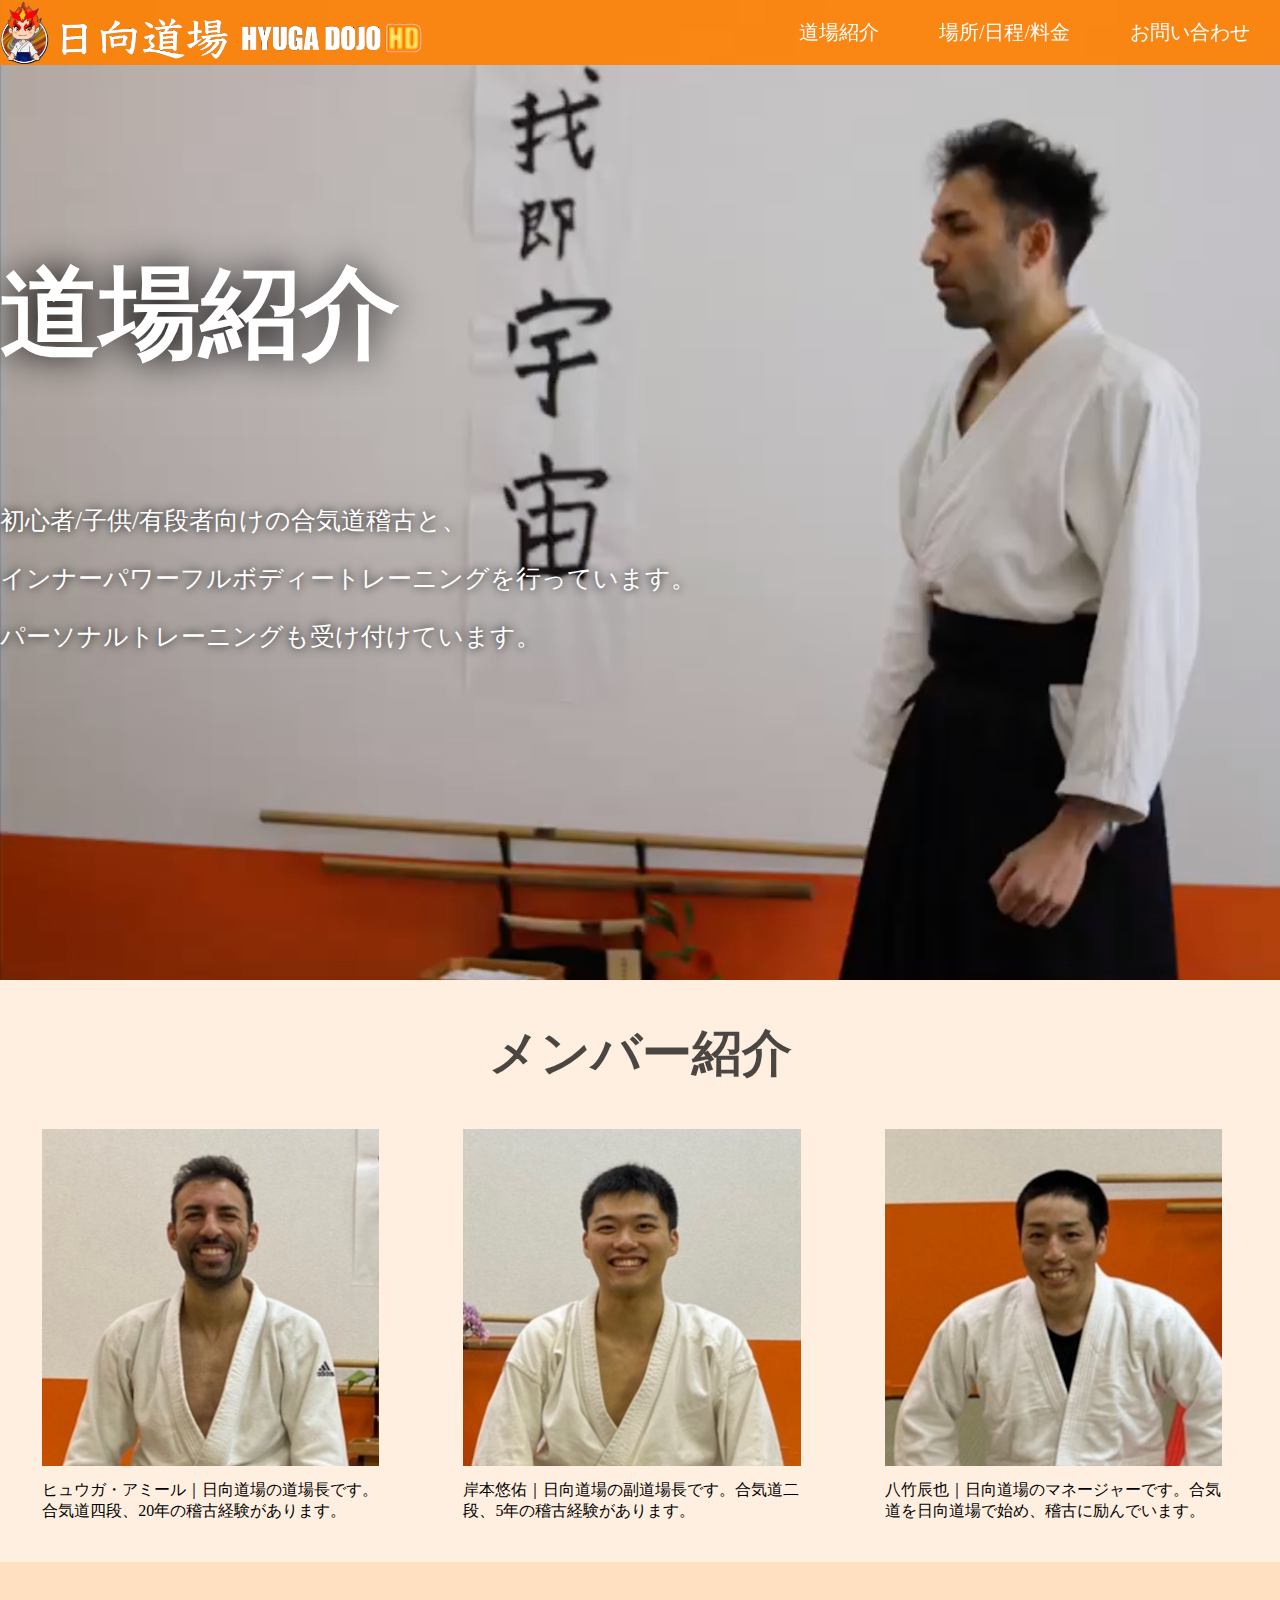
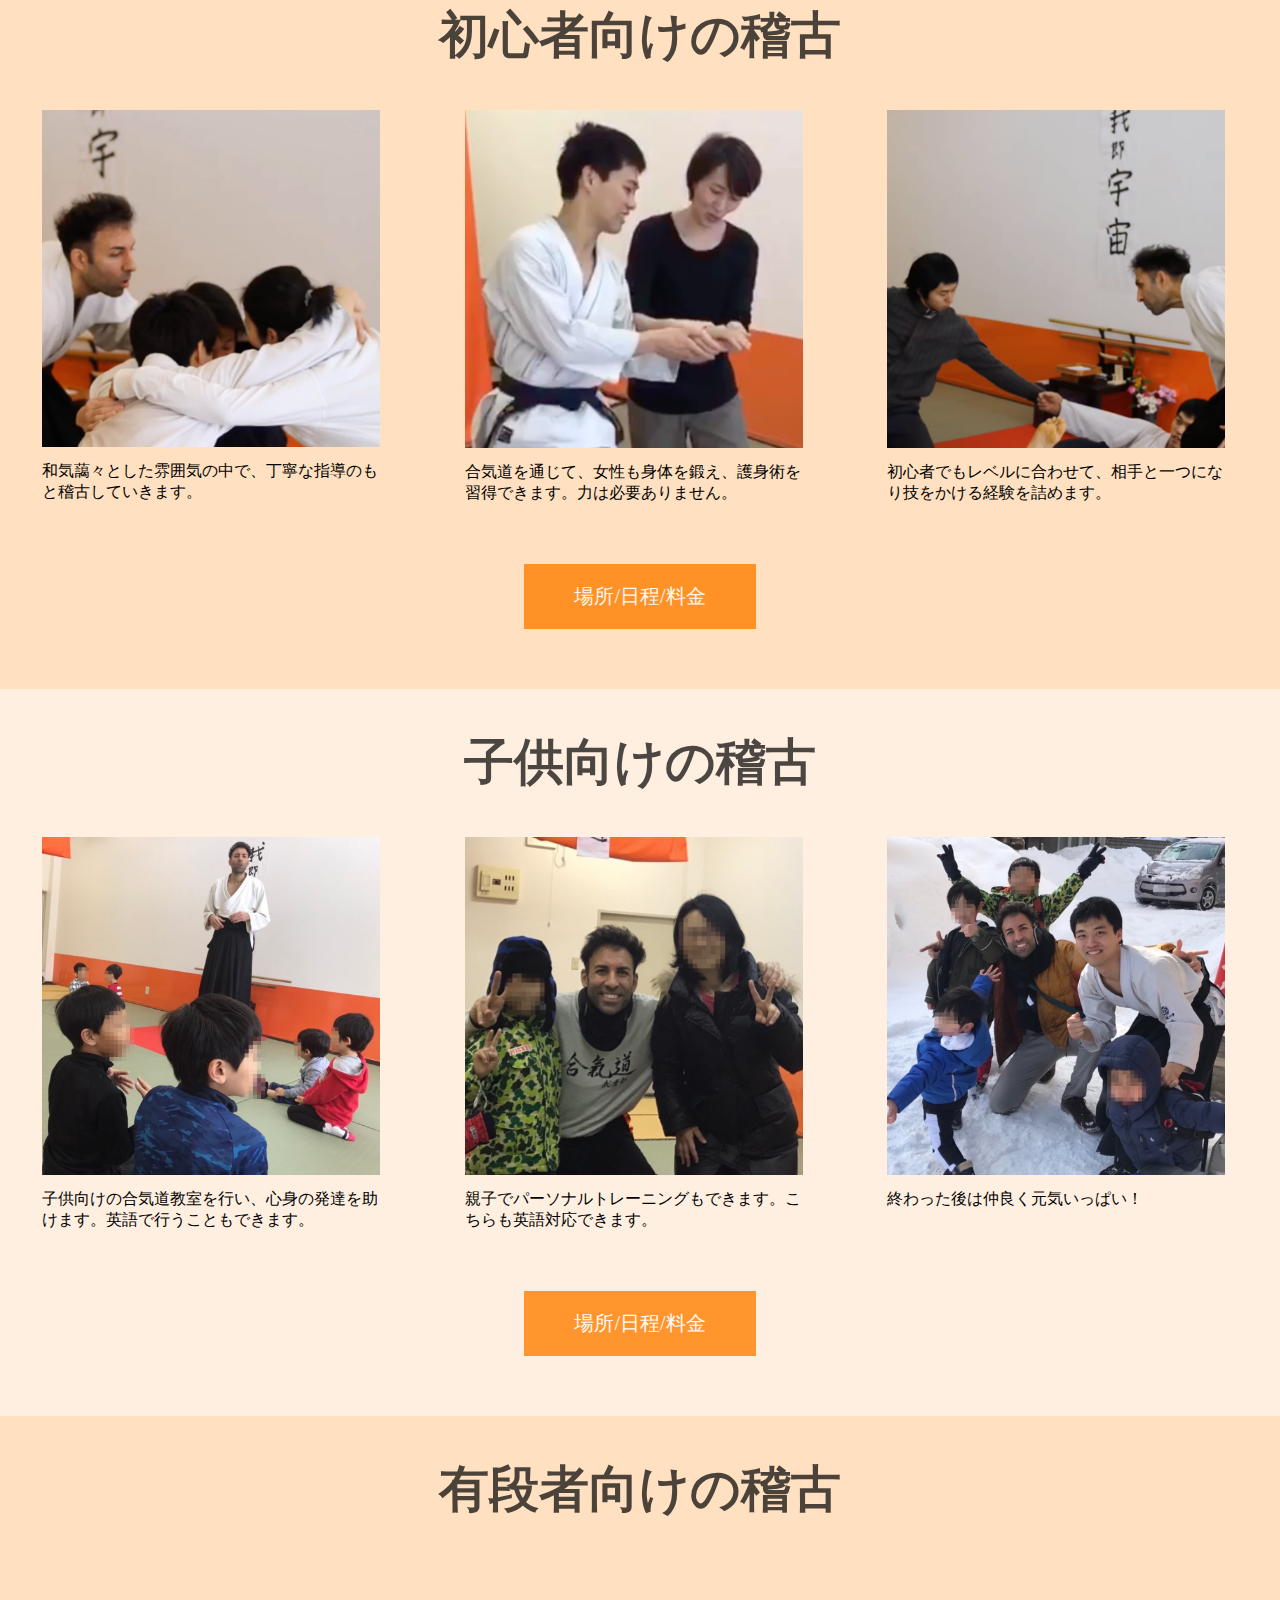
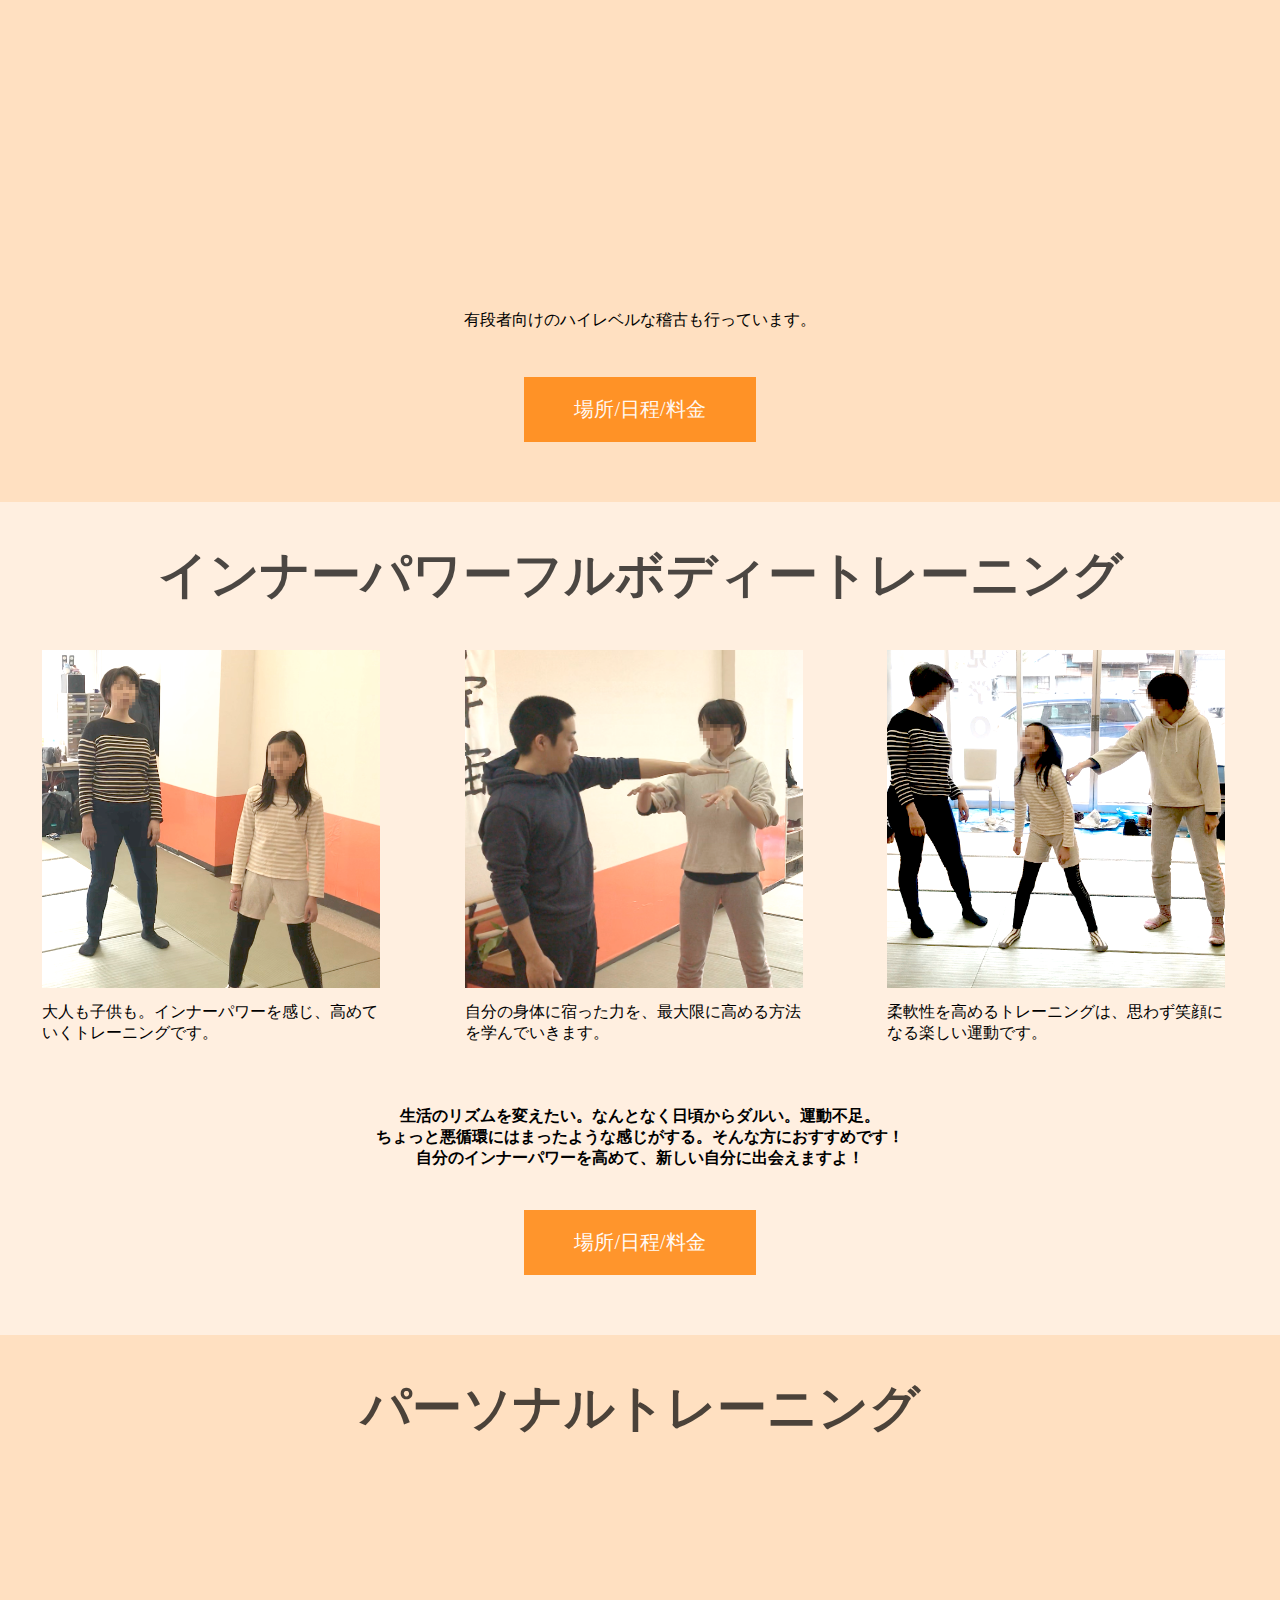
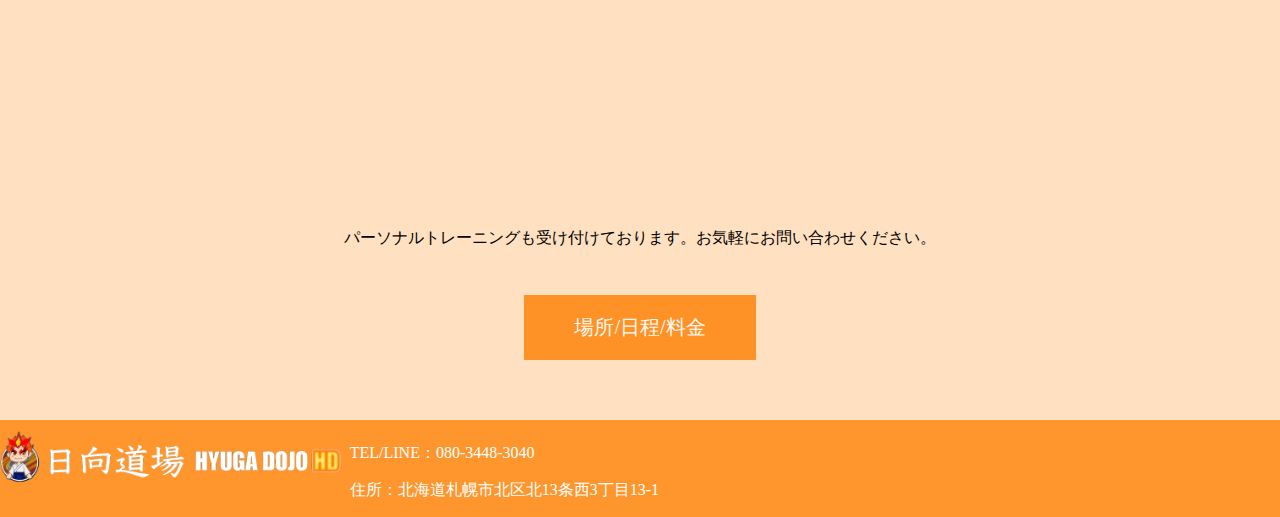
==== 01.html @ 8fed3b51 "add googleanalytics to 01.html" ====
<!DOCTYPE html>
<html>
  <head>
    <!-- Global site tag (gtag.js) - Google Analytics -->
<script async src="https://www.googletagmanager.com/gtag/js?id=UA-161159551-1"></script>
<script>
  window.dataLayer = window.dataLayer || [];
  function gtag(){dataLayer.push(arguments);}
  gtag('js', new Date());

  gtag('config', 'UA-161159551-1');
</script>
    <meta charset="utf-8">
    <title>日向道場　|　道場紹介</title>
    <link rel="stylesheet" href="stylesheet.css">
  </head>
  <body>
    <header>
      <div class="container">
        <div class="header-left">
          <a href="index.html"><img src="img/hedtrans.png"></a>
        </div>
        <div class="header-right">
          <a href="03.html" class="btn">
            お問い合わせ
          </a>
          <a href="02.html" class="btn">
            場所/日程/料金
          </a>
          <a href="01.html" class="btn">
            道場紹介
          </a>
        </div>
      </div>
    </header>
    <div class="top-wrapper-about">
      <div class="container">
        <div class="copy-wrapper">
          <h1>道場紹介</h1>
        </div>
        <div class="contents-wrapper">
          <p>初心者/子供/有段者向けの合気道稽古と、</p>
          <p>インナーパワーフルボディートレーニングを行っています。</p>
          <p>パーソナルトレーニングも受け付けています。</p>
        </div>
      </div>
    </div>
    <div class="medium-wrapper">
      <div class="container">
        <div class="heading">
          <h2>メンバー紹介</h2>
        </div>
        <div class="collabos">
          <div class="collabo">
            <div class="collaboicon">
              <img src="img/amir.png">
            </div>
            <p class=collabotext>
              ヒュウガ・アミール｜日向道場の道場長です。合気道四段、20年の稽古経験があります。
            </p>
          </div>
          <div class="collabo">
            <div class="collaboicon">
              <img src="img/yusuke.png">
            </div>
            <p class=collabotext>
              岸本悠佑｜日向道場の副道場長です。合気道二段、5年の稽古経験があります。
            </p>
          </div>
          <div class="collabo">
            <div class="collaboicon">
              <img src="img/tatsu.png">
            </div>
            <p class=collabotext>
              八竹辰也｜日向道場のマネージャーです。合気道を日向道場で始め、稽古に励んでいます。
            </p>
          </div>
      　</div>
      </div>

    </div>
    <div class="bottom-wrapper">
      <div class="container">
        <div class="heading">
          <h2>初心者向けの稽古</h2>
        </div>
        <div class="collabos">
          <div class="collabo">
            <div class="collaboicon">
              <img src="img/aikipeople.png">
            </div>
            <p class=collabotext>
              和気藹々とした雰囲気の中で、丁寧な指導のもと稽古していきます。
            </p>
          </div>
          <div class="collabo">
            <div class="collaboicon">
              <img src="img/josei.png">
            </div>
            <p class=collabotext>
              合気道を通じて、女性も身体を鍛え、護身術を習得できます。力は必要ありません。
            </p>
          </div>
          <div class="collabo">
            <div class="collaboicon">
              <img src="img/syoshin.png">
            </div>
            <p class=collabotext>
              初心者でもレベルに合わせて、相手と一つになり技をかける経験を詰めます。
            </p>
          </div>
        </div>
      </div>
      <div class="linkbtn-wrapper">
        <a href="02.html" class="linkbtn-iri">場所/日程/料金</a>
      </div>
    </div>
    <div class="medium-wrapper">
      <div class="container">
        <div class="heading">
          <h2>子供向けの稽古</h2>
        </div>
        <div class="collabos">
          <div class="collabo">
            <div class="collaboicon">
              <img src="img/kodomomoz4.jpg">
            </div>
            <p class=collabotext>
              子供向けの合気道教室を行い、心身の発達を助けます。英語で行うこともできます。
            </p>
          </div>
          <div class="collabo">
            <div class="collaboicon">
              <img src="img/oyako2.jpg">
            </div>
            <p class=collabotext>
              親子でパーソナルトレーニングもできます。こちらも英語対応できます。
            </p>
          </div>
          <div class="collabo">
            <div class="collaboicon">
              <img src="img/kodomoyuki3.jpg">
            </div>
            <p class=collabotext>
              終わった後は仲良く元気いっぱい！
            </p>
          </div>
        </div>
      </div>
      <div class="linkbtn-wrapper">
        <a href="02.html" class="linkbtn-iri">場所/日程/料金</a>
      </div>
    </div>
    <div class="bottom-wrapper">
      <div class="container">
        <div class="heading">
          <h2>有段者向けの稽古</h2>
        </div>
        <div class="movies">
          
<iframe width="560" height="315" src="https://www.youtube.com/embed/kz1zVZ145Gg" frameborder="0" allow="accelerometer; autoplay; encrypted-media; gyroscope; picture-in-picture" allowfullscreen></iframe>

          <p>有段者向けのハイレベルな稽古も行っています。</p>
        </div>
        <div class="linkbtn-wrapper">
          <a href="02.html" class="linkbtn-iri">場所/日程/料金</a>
        </div>
      </div>
    <div class="medium-wrapper">
        <div class="container">
          <div class="heading">
            <h2>インナーパワーフルボディートレーニング</h2>
          </div>
          <div class="collabos">
            <div class="collabo">
              <div class="collaboicon">
                <img src="img/inner1moz.png">
              </div>
              <p class=collabotext>
                大人も子供も。インナーパワーを感じ、高めていくトレーニングです。
              </p>
            </div>
            <div class="collabo">
              <div class="collaboicon">
                <img src="img/inner2moz.png">
              </div>
              <p class=collabotext>
                自分の身体に宿った力を、最大限に高める方法を学んでいきます。
              </p>
            </div>
            <div class="collabo">
              <div class="collaboicon">
                <img src="img/inner3moz.png">
              </div>
              <p class=collabotext>
                柔軟性を高めるトレーニングは、思わず笑顔になる楽しい運動です。
              </p>
            </div>
          </div>
          <div class="innerbody">
            <h4>生活のリズムを変えたい。なんとなく日頃からダルい。運動不足。<br>
              ちょっと悪循環にはまったような感じがする。そんな方におすすめです！<br>
              自分のインナーパワーを高めて、新しい自分に出会えますよ！
            　</h4>
          </div>
        </div>
        <div class="linkbtn-wrapper">
          <a href="02.html" class="linkbtn-iri">場所/日程/料金</a>
        </div>
    </div>  
    <div class="bottom-wrapper">
      <div class="container">
        <div class="heading">
          <h2>パーソナルトレーニング</h2>
        </div>
        <div class="movies">
          <iframe width="560" height="315" src="https://www.youtube.com/embed/IsKzjk2KPCE" frameborder="0" allow="accelerometer; autoplay; encrypted-media; gyroscope; picture-in-picture" allowfullscreen></iframe>
          <p>パーソナルトレーニングも受け付けております。お気軽にお問い合わせください。</p>
        </div>
      </div>
      <div class="linkbtn-wrapper">
        <a href="02.html" class="linkbtn-iri">場所/日程/料金</a>
      </div>
    </div>
    <div class="bottom-wrapper">
      <div class = "cleaning">
        <a href=""></a>
      </div>

    </div>
    <footer>
      <div class="container">
        <div class="footer-img">
         <img src="img/hedtrans.png">
        </div>
        <div class = "footer-right">
          <p>TEL/LINE：080-3448-3040</p>
          <p>住所：北海道札幌市北区北13条西3丁目13-1</p>
        </div>
      </div>
    </footer>
  </body>
</html>
---- stylesheet.css ----
body {
  margin: 0;
}

@media(max-width:1000px){
  .btn{
    padding: 15px 40px;
  }
}


header {
  height: 65px;
  width: 100%;
  background-color: rgba(255, 127, 0, 0.9);
  position: fixed;
  top: 0;
  z-index: 10;
}

.container {
    width: 100%;
    padding: 0;
    margin: 0 auto;
}

.header-left img {
  float: left;
  width: auto;
  height: 65px;
  transition: all 0.2s;
}

.header-left img:hover {
  height: 68px;
}

.btn {
  float: right;
  padding: 15px 30px;
  display: inline-block;
  font-size: 20px;
  text-decoration: none;
  color: white;
  transition: all 0.3s;
  line-height: 35px;
}

.btn:hover {
  background-color: #ff9e3d;
}


.top-wrapper {
  background-image: url(img/IMG_4933.JPG);
  background-size: cover;
  width: 100%;
  height:700px;
  padding: 180px 0 100px 0;
}

.copy-wrapper h1 {
  color: white;
  text-shadow: 0 0 35px black;
  font-size: 100px;
  font-family: "YuMincho";
}

.contents-wrapper {
  padding-top: 30px;
}

.contents-wrapper p {
  color: white;
  text-shadow: 0 0 10px black;
  font-size: 25px;
  font-family: "YuMincho";
}

.medium-wrapper {
  background-color: #ffefe0;
}

.heading h2 {
  font-size: 50px;
  font-family: "YuMincho";
  text-align: center;
  color: black;
  opacity: 0.7;
  margin-top: 0;
  padding-top: 40px;
}

.collabos {
  display: flex;
}

.collabo {
  width: 33%;
  padding-bottom: 40px;
}

.collaboicon img {
  width: 80%;
  padding-bottom: 10px;
}

.collaboicon {
  text-align: center;
}

.collabo p {
  color: black;
  font-family: "YuMincho";
  text-align: left;
  font-size: 16px;
  width: 80%;
  margin: 0 auto;
}

.bottom-wrapper {
  background-color: #ffe0c1;
  padding-bottom: 0;
}

.linkbtn-col{
  padding: 15px 60px;
  display: inline-block;
  font-size: 20px;
  text-decoration: none;
  color: white;
  background-color: #ff7f00;
  transition: all 0.3s;
  line-height: 35px;
  margin: 20px 0 100px 0;
  opacity: 0.8;
}

.linkbtn-iri{
  padding: 15px 50px;
  display: inline-block;
  font-size: 20px;
  text-decoration: none;
  color: white;
  background-color: #ff7f00;
  transition: all 0.3s;
  line-height: 35px;
  margin: 0px 0 100px 0;
  opacity: 0.8;
  margin: 20px 0 60px 0;
}

.linkbtn-iri:hover {
  opacity: 1.0;
}

.linkbtn-col:hover {
  opacity: 1.0;
}

.linkbtn-wrapper {
  text-align: center;
}

.col {
  margin :0 0 100px 0;
}

.heading p {
  color: black;
  font-family: "YuMincho";
  text-align: center;
  font-size: 20px;
  margin: 0 auto;
}

footer {
  background-color: #ff962d;
  font-family: "YuMincho";
  font-size: 18px;
  width: 100%;
}

.footer-img img {
  height: 55px;
  width: auto;
  padding: 10px 0;
}

.footer-img {
  display: inline-block;
}

.top-wrapper-about {
  background-image: url(img/back.png);
  background-size: cover;
  width: 100%;
  height:700px;
  padding: 180px 0 100px 0;
}

.heading h3 {
  color: #38546c;
  font-family: "YuMincho";
  text-align: center;
  font-size: 20px;
  margin: 0 auto 50px auto;
}

.collabo h3 {
  color: #38546c;
  font-family: "YuMincho";
  text-align: center;
  font-size: 20px;
  margin: 0 auto 10px auto;
}

.top-wrapper-collabo {
  background-image: url(img/dojotatami.jpg);
  background-size: cover;
  width: 100%;
  height:700px;
  padding: 180px 0 100px 0;
}

.google-form-01 {
  margin: 100px;
}

.movies {
  padding: 10px 0;
  text-align: center;
}

.footer-right {
  font-size: 16px;
  margin: 0;
  padding: 0;
  display: inline-block;
  color: white;
}

.heading h3 {
  font-size: 50px;
  font-family: "YuMincho";
  text-align: center;
  color: black;
  opacity: 0.7;
  margin-top: 0;
}

.transparent {
  opacity: 1.0;
}

.map img {
  width: 500px;
  height: auto;
}

.map {
  text-align: center;
}

.accessabout h3 {
  text-align: center;
  margin: 0;
  
}

.accessabout {
  margin-top: 10px;
  padding-bottom: 60px;
}

.innerbody {
  text-align: center;
}
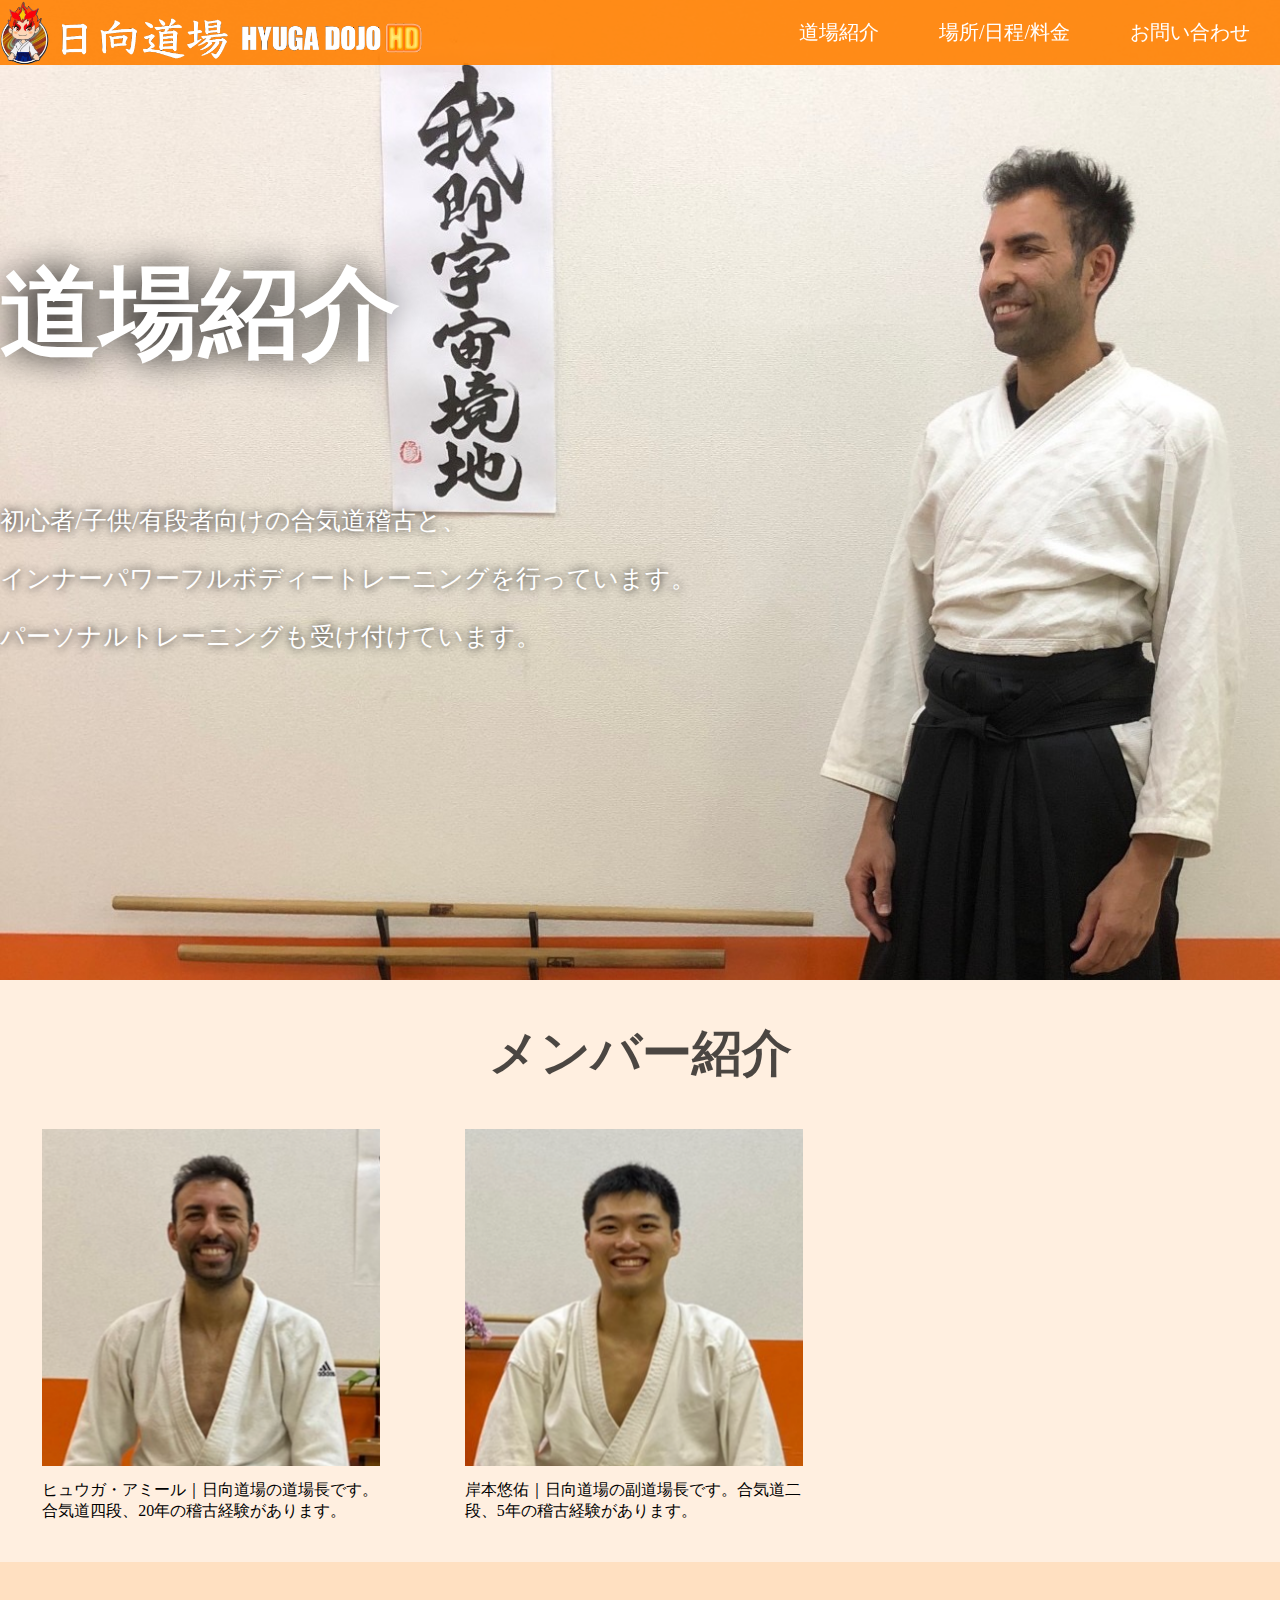
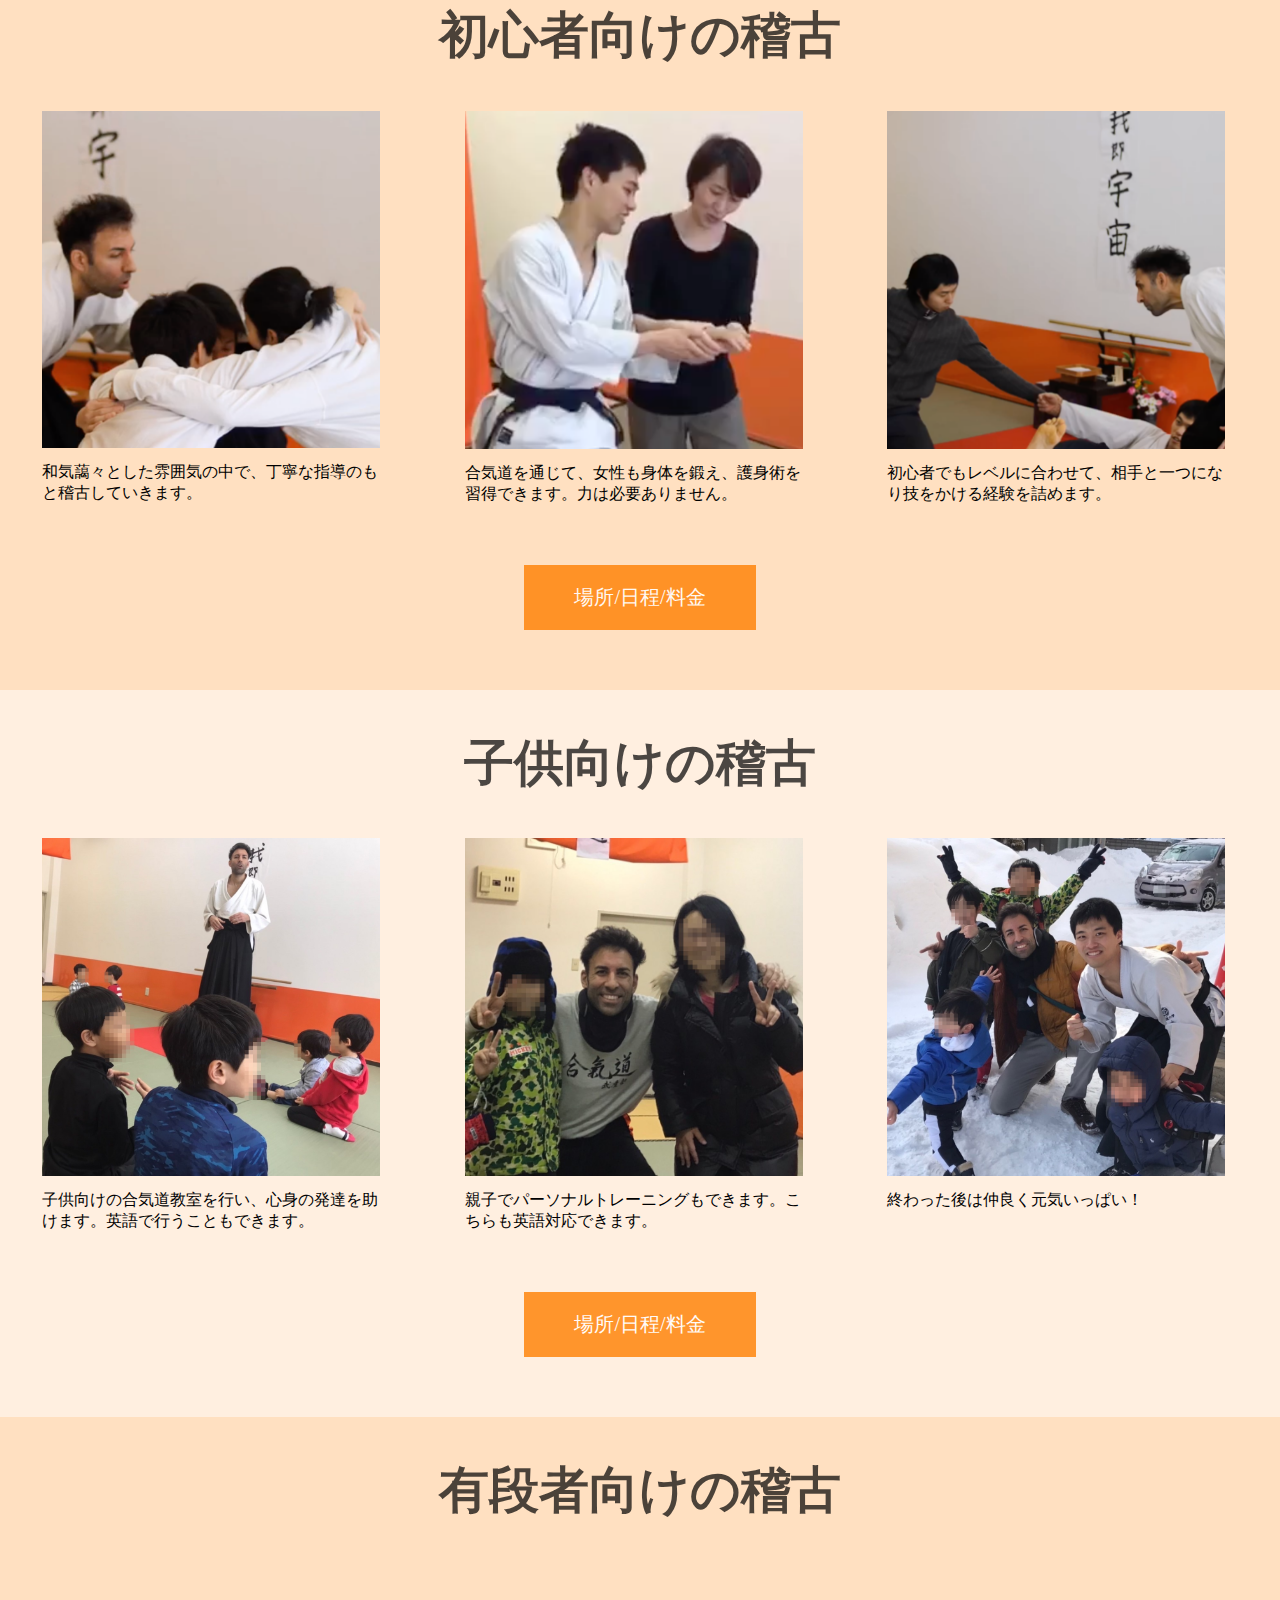
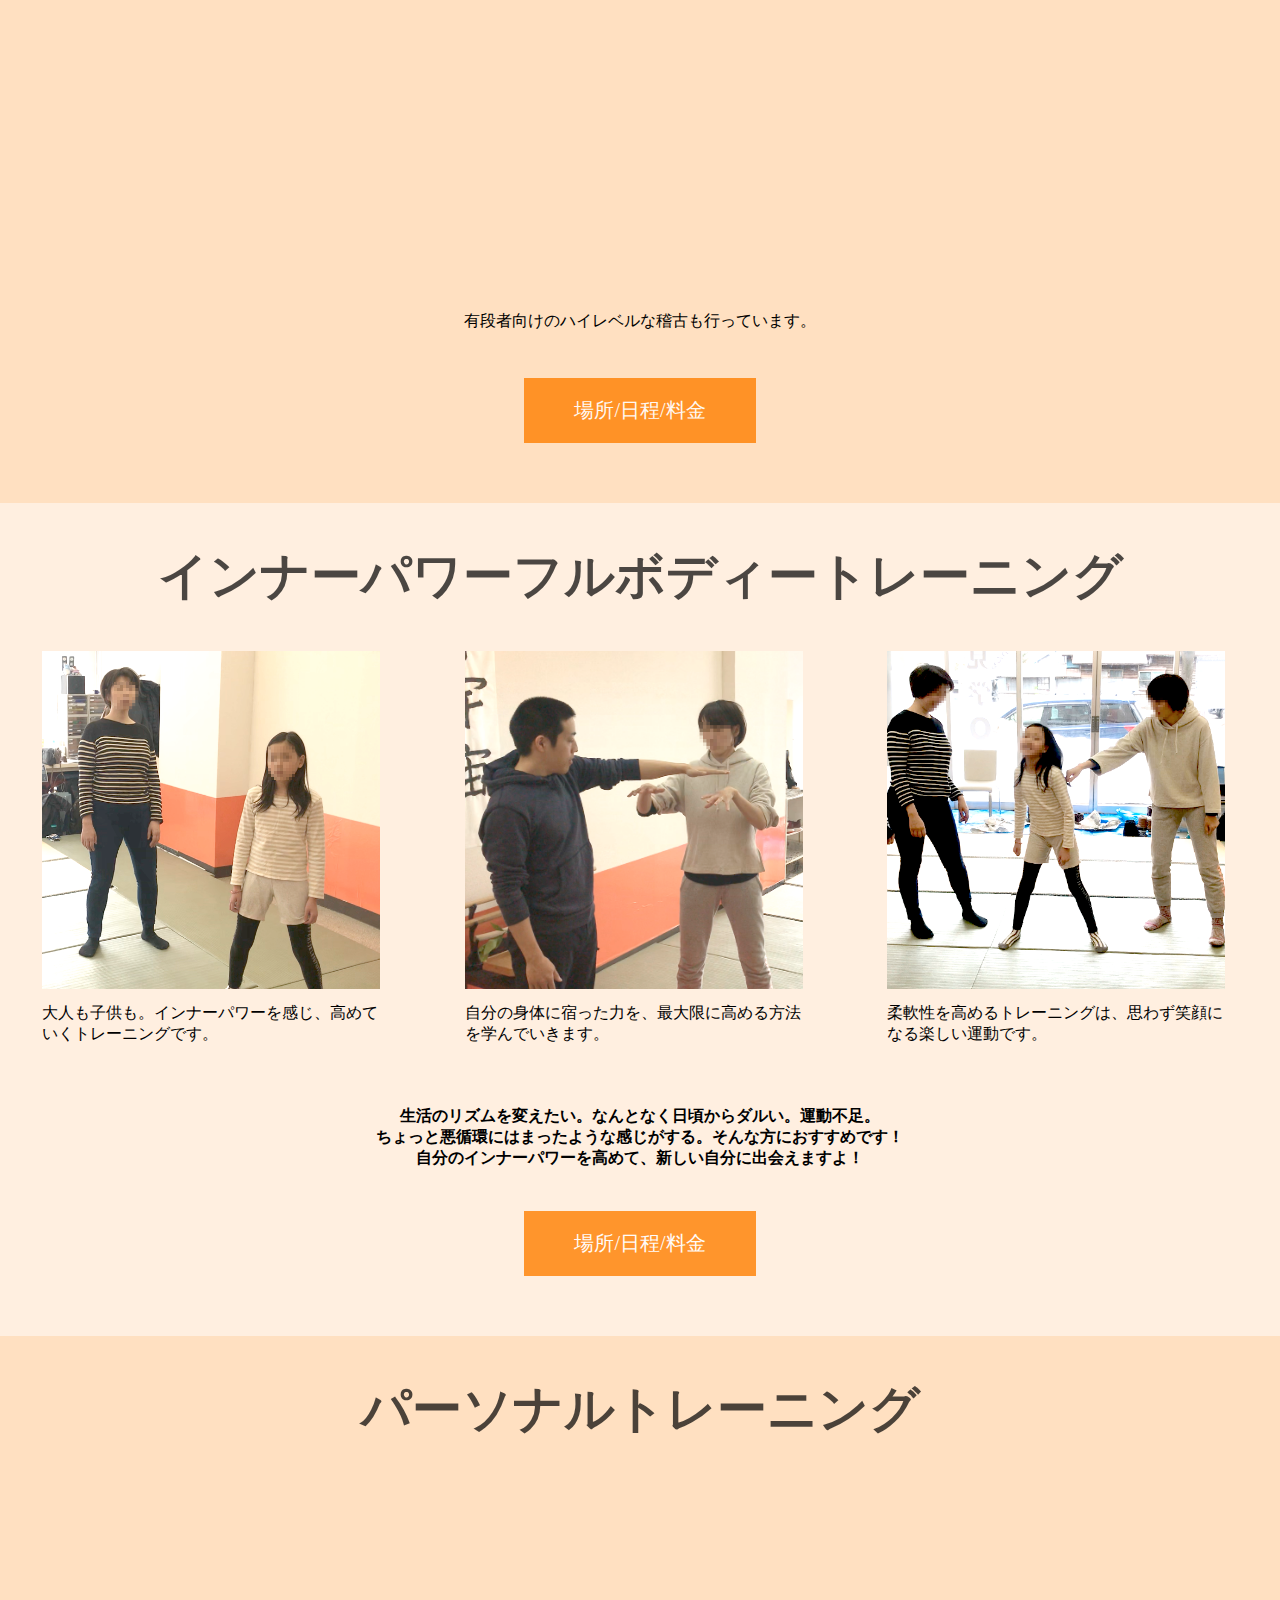
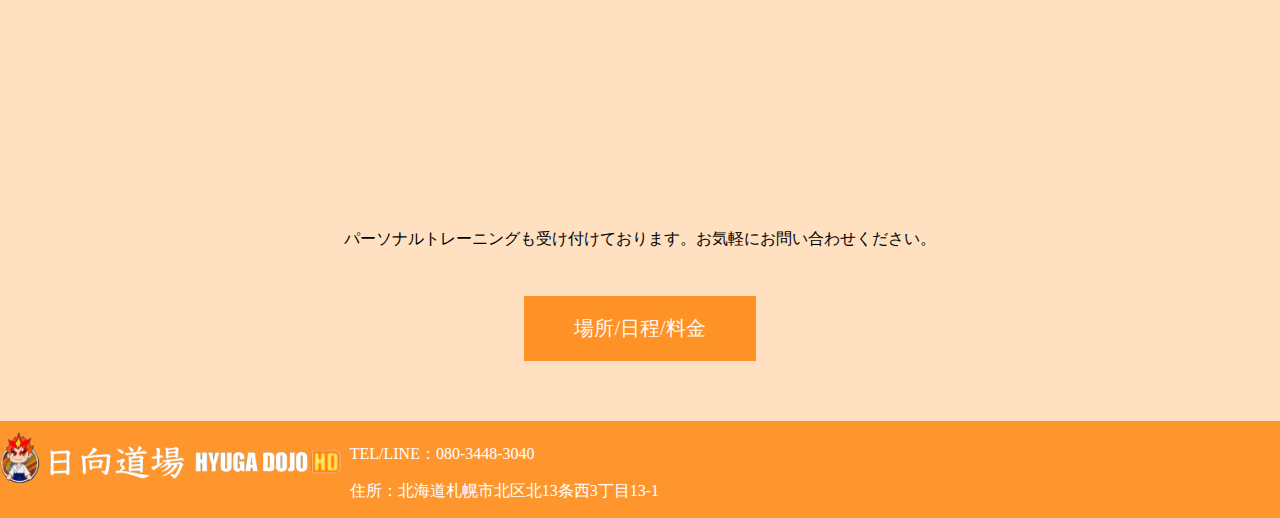
==== commit c35a7483: "mocha" ====
--- a/01.html
+++ b/01.html
@@ -67,14 +67,7 @@
               岸本悠佑｜日向道場の副道場長です。合気道二段、5年の稽古経験があります。
             </p>
           </div>
-          <div class="collabo">
-            <div class="collaboicon">
-              <img src="img/tatsu.png">
-            </div>
-            <p class=collabotext>
-              八竹辰也｜日向道場のマネージャーです。合気道を日向道場で始め、稽古に励んでいます。
-            </p>
-          </div>
+
       　</div>
       </div>
 
--- a/stylesheet.css
+++ b/stylesheet.css
@@ -192,7 +192,7 @@
 }
 
 .top-wrapper-about {
-  background-image: url(img/back.png);
+  background-image: url(img/kakejiku.jpg);
   background-size: cover;
   width: 100%;
   height:700px;
@@ -276,3 +276,15 @@
 .innerbody {
   text-align: center;
 }
+
+.top-wrapper-jap {
+  background-image: url(img/school1.jpg);
+  background-size: cover;
+  width: 100%;
+  height:700px;
+  padding: 180px 0 100px 0;
+}
+
+.mocha{
+  
+}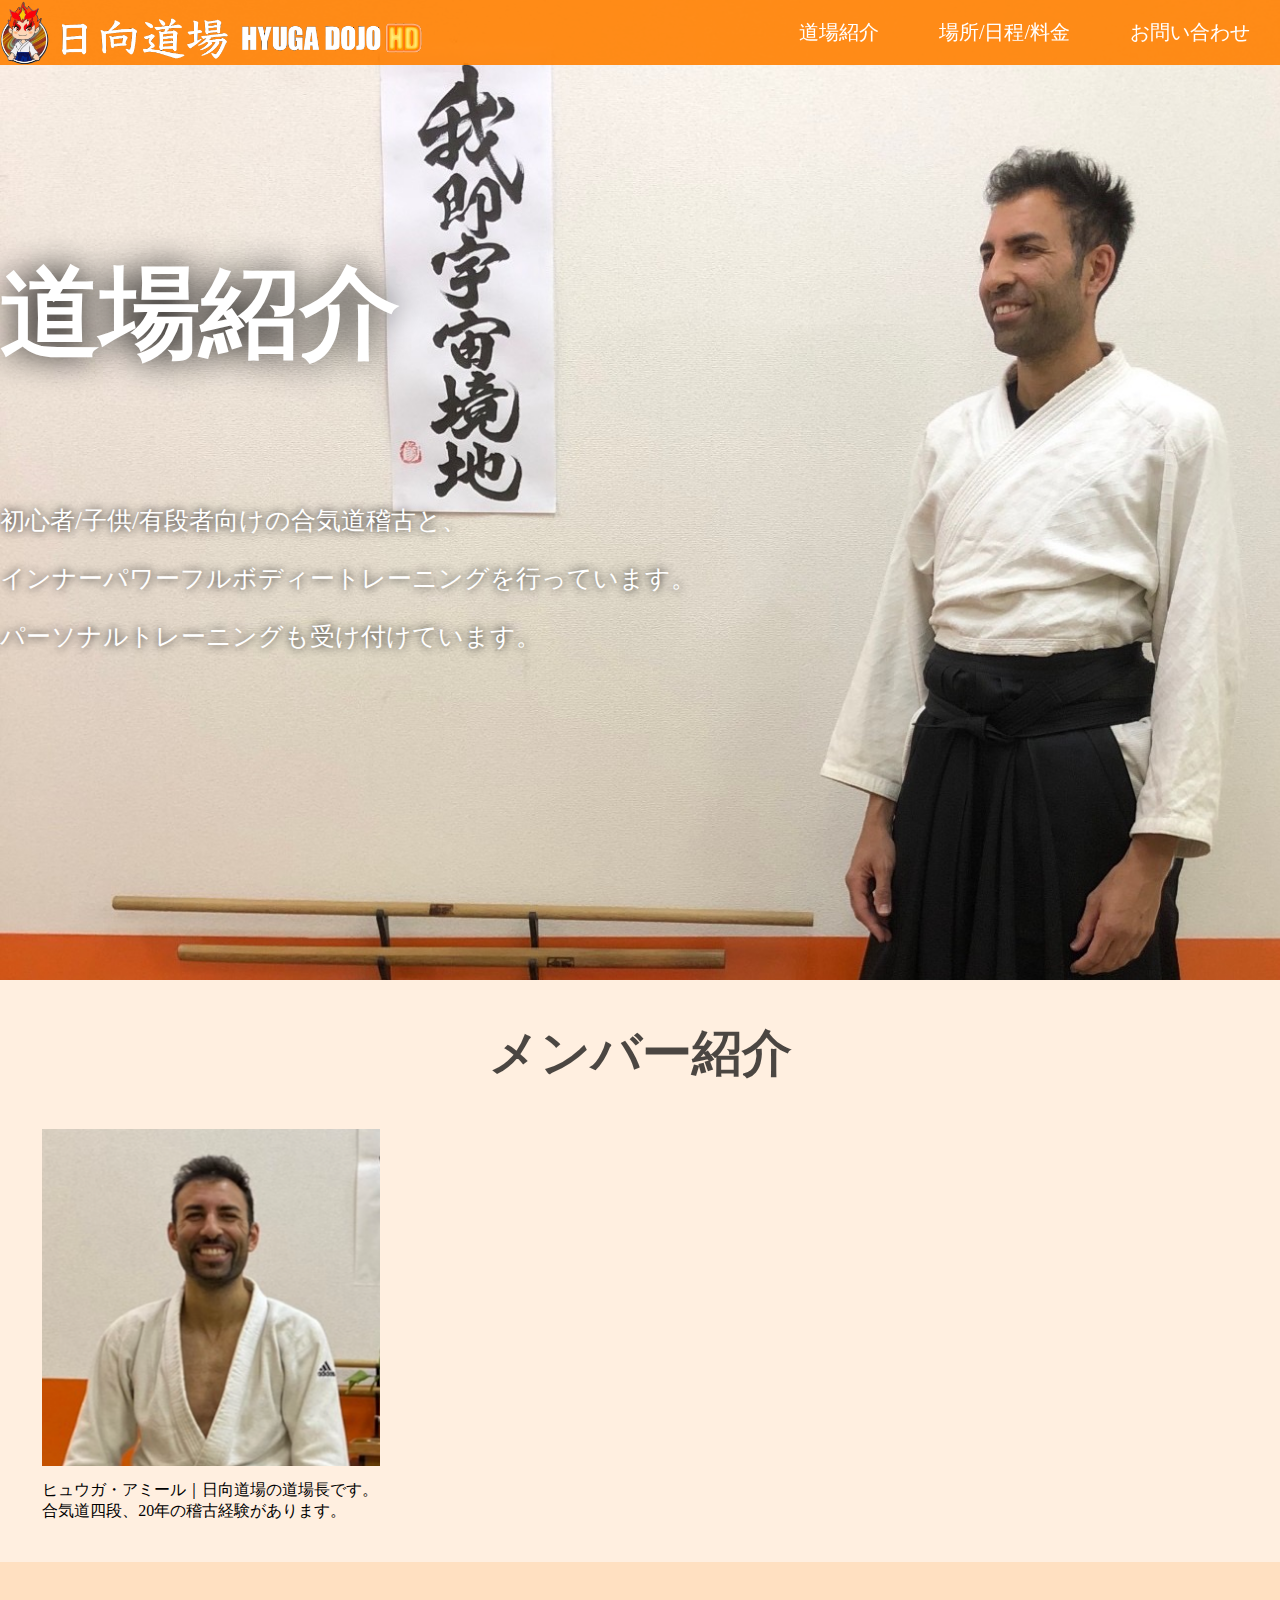
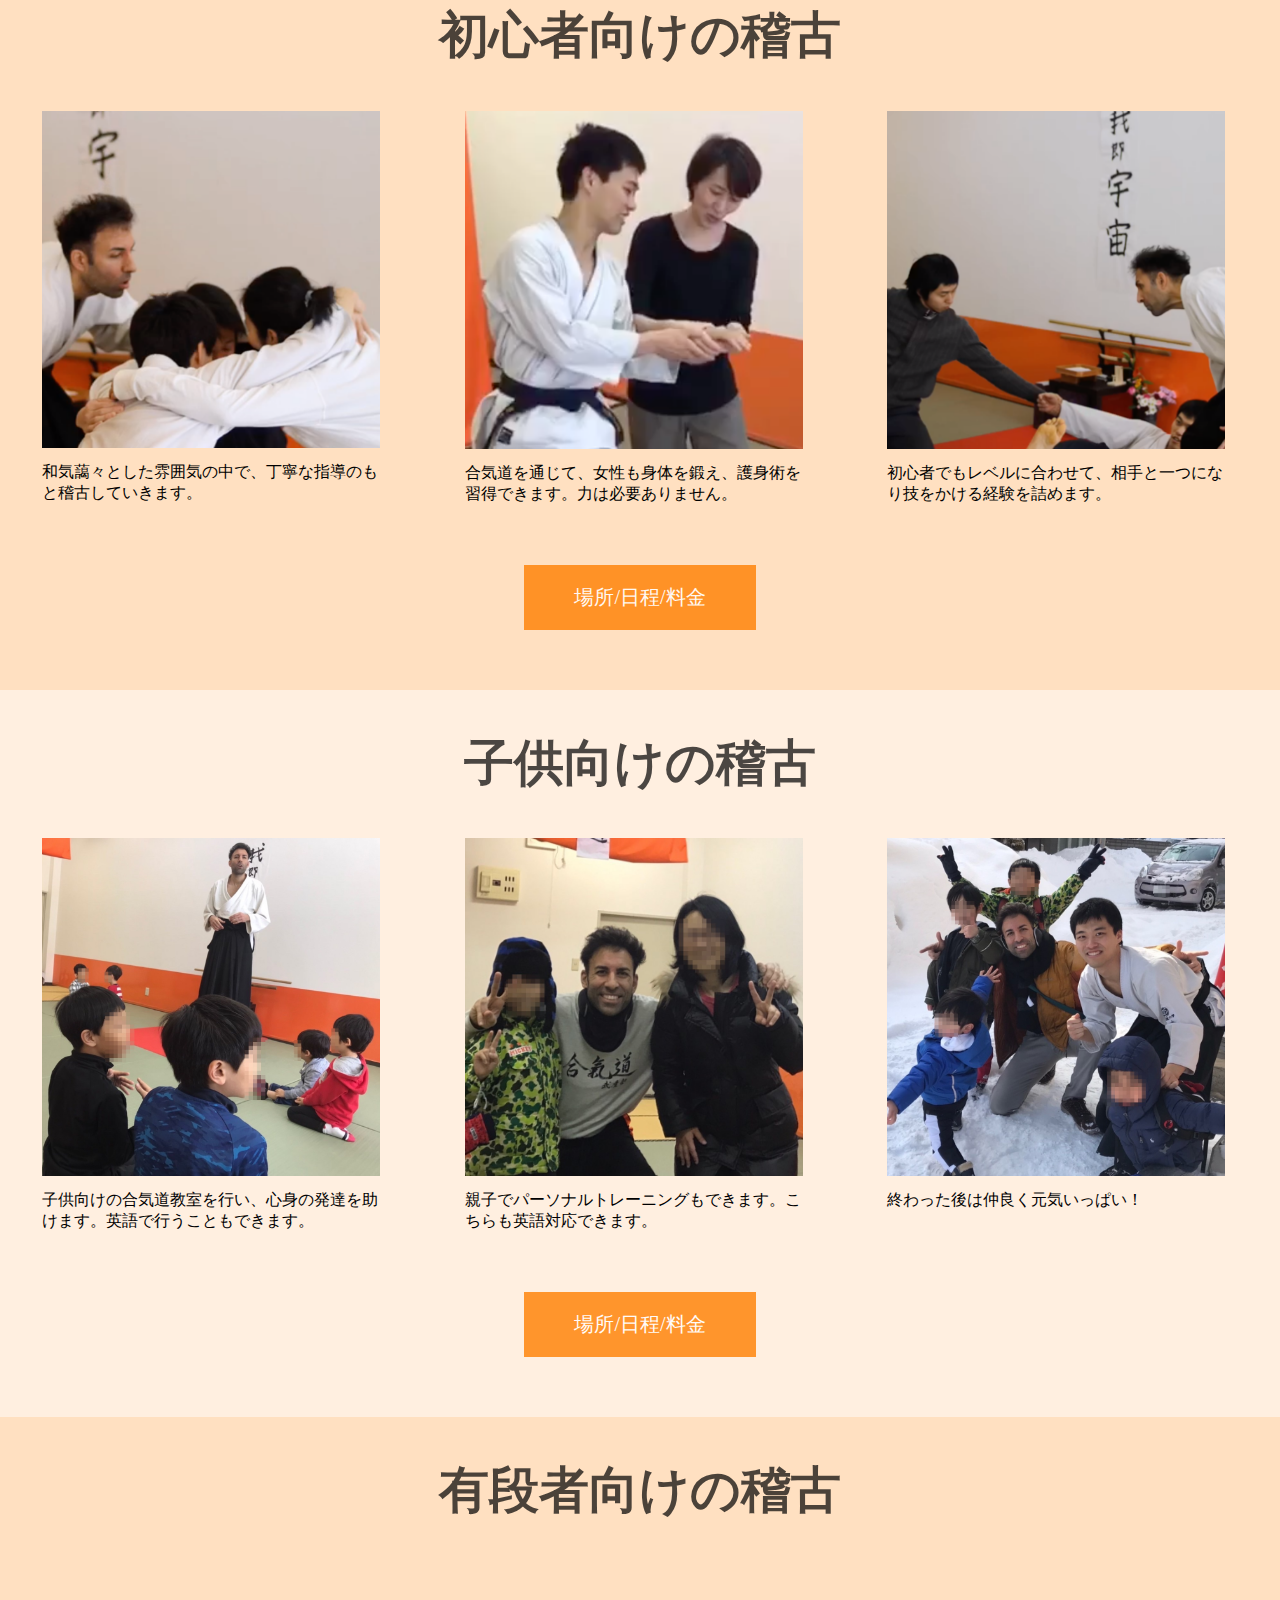
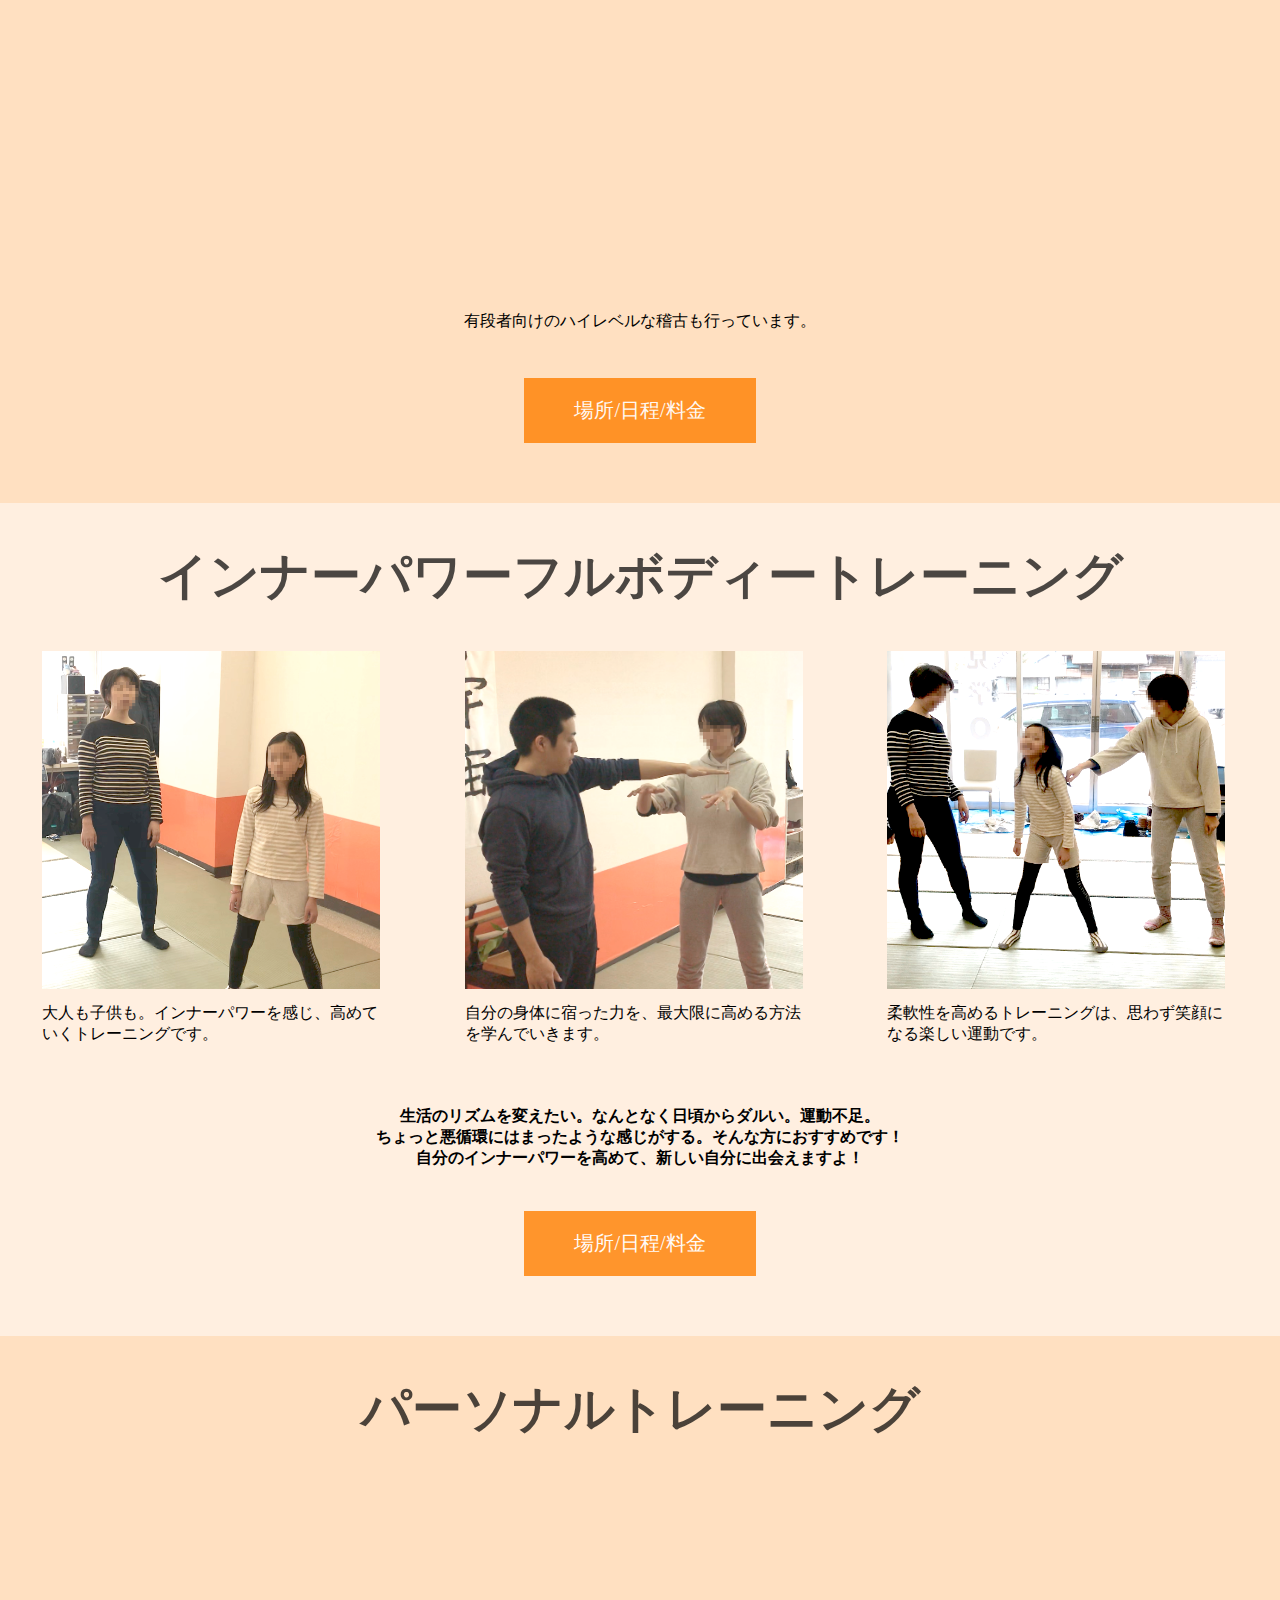
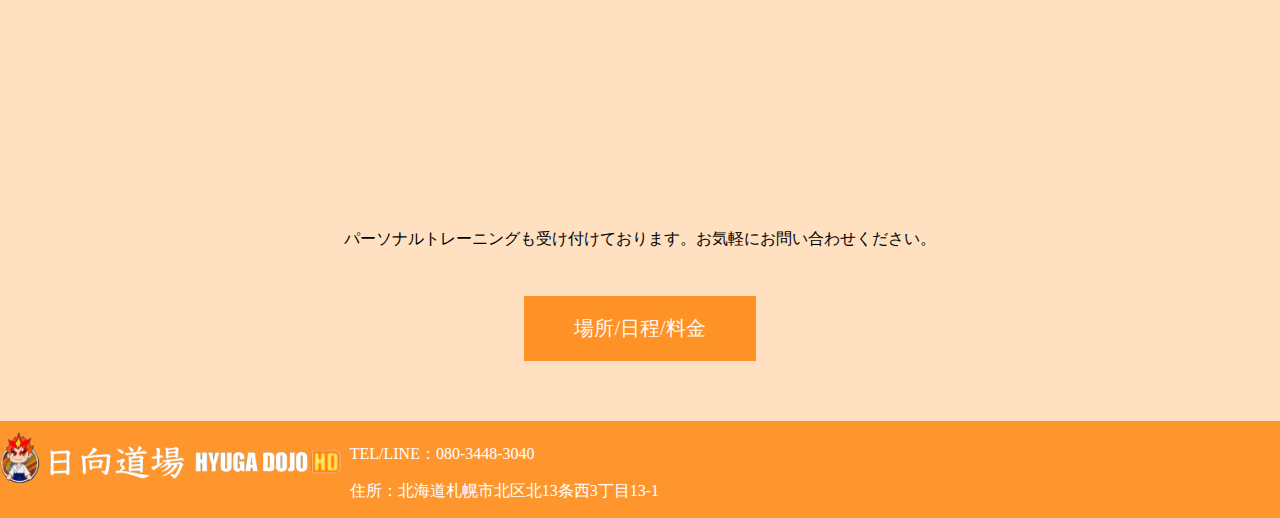
==== commit e45c1a17: "upload change" ====
--- a/01.html
+++ b/01.html
@@ -59,14 +59,6 @@
               ヒュウガ・アミール｜日向道場の道場長です。合気道四段、20年の稽古経験があります。
             </p>
           </div>
-          <div class="collabo">
-            <div class="collaboicon">
-              <img src="img/yusuke.png">
-            </div>
-            <p class=collabotext>
-              岸本悠佑｜日向道場の副道場長です。合気道二段、5年の稽古経験があります。
-            </p>
-          </div>
 
       　</div>
       </div>
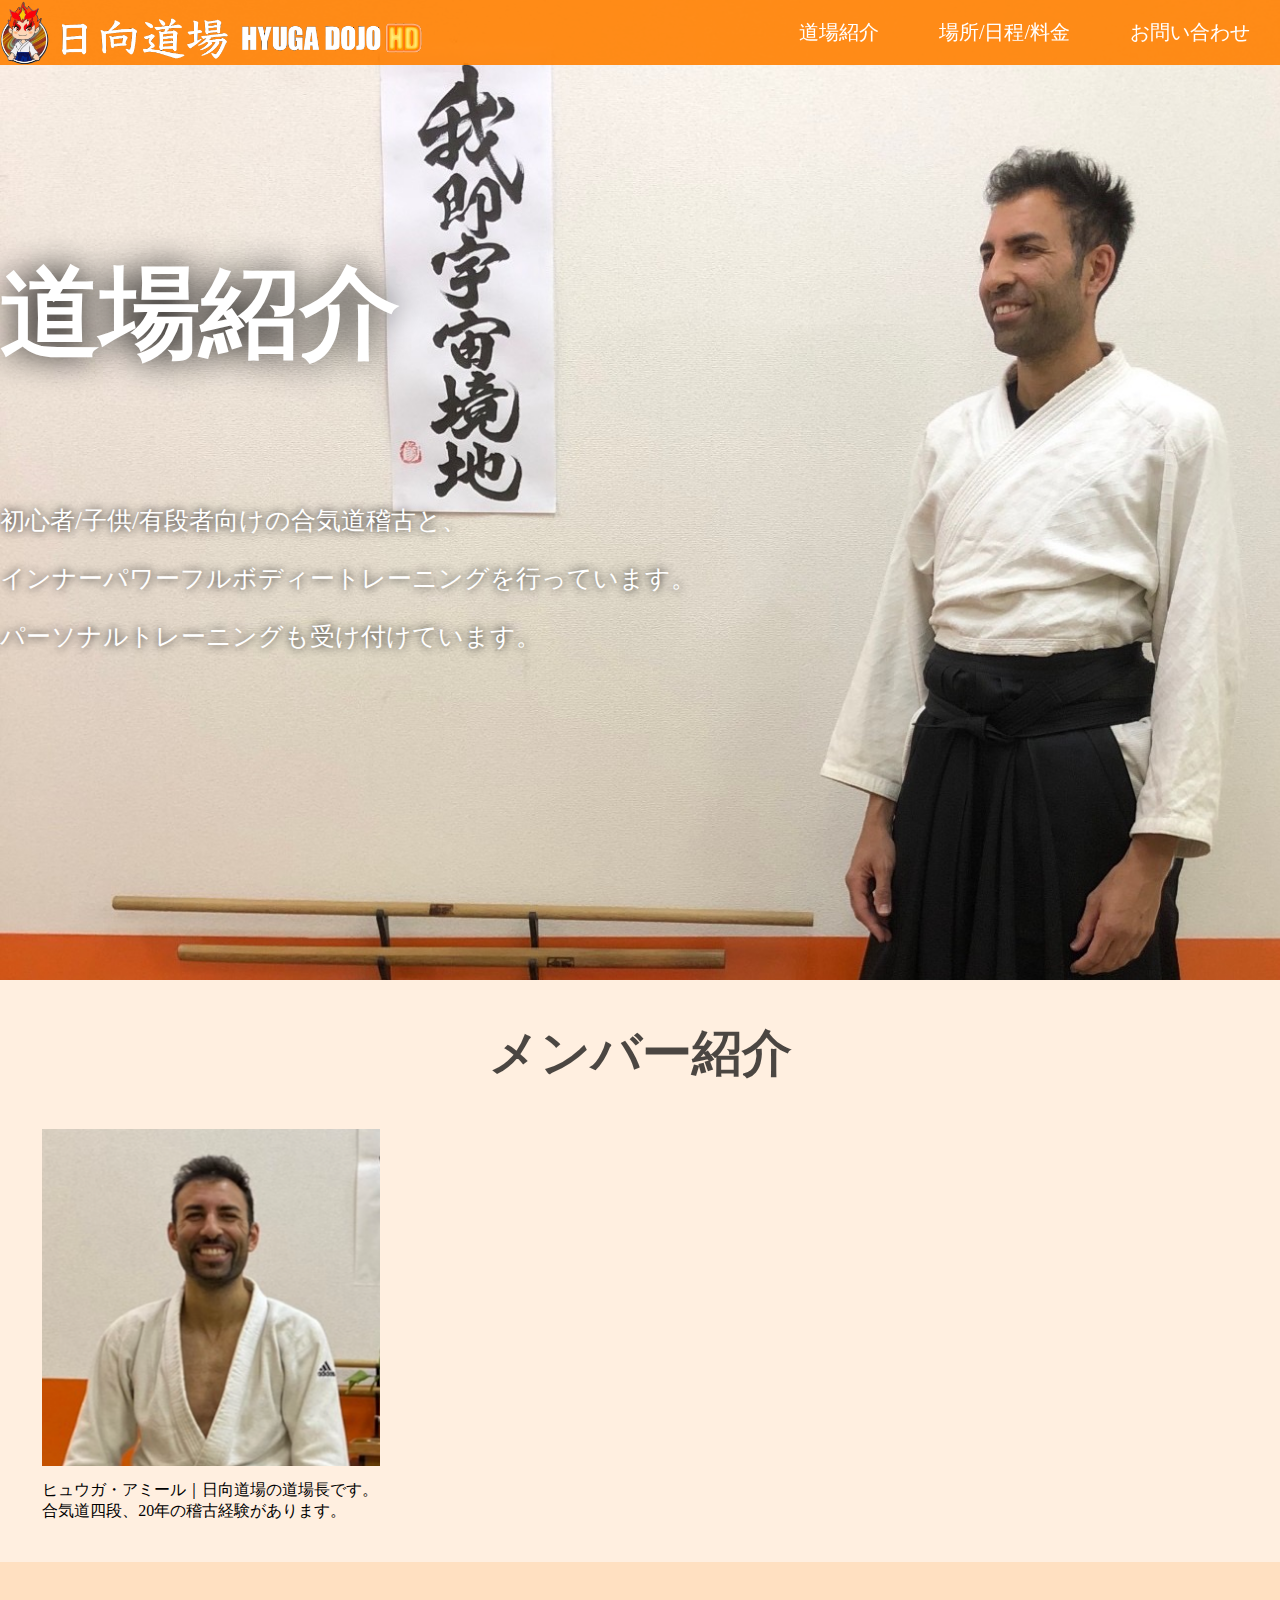
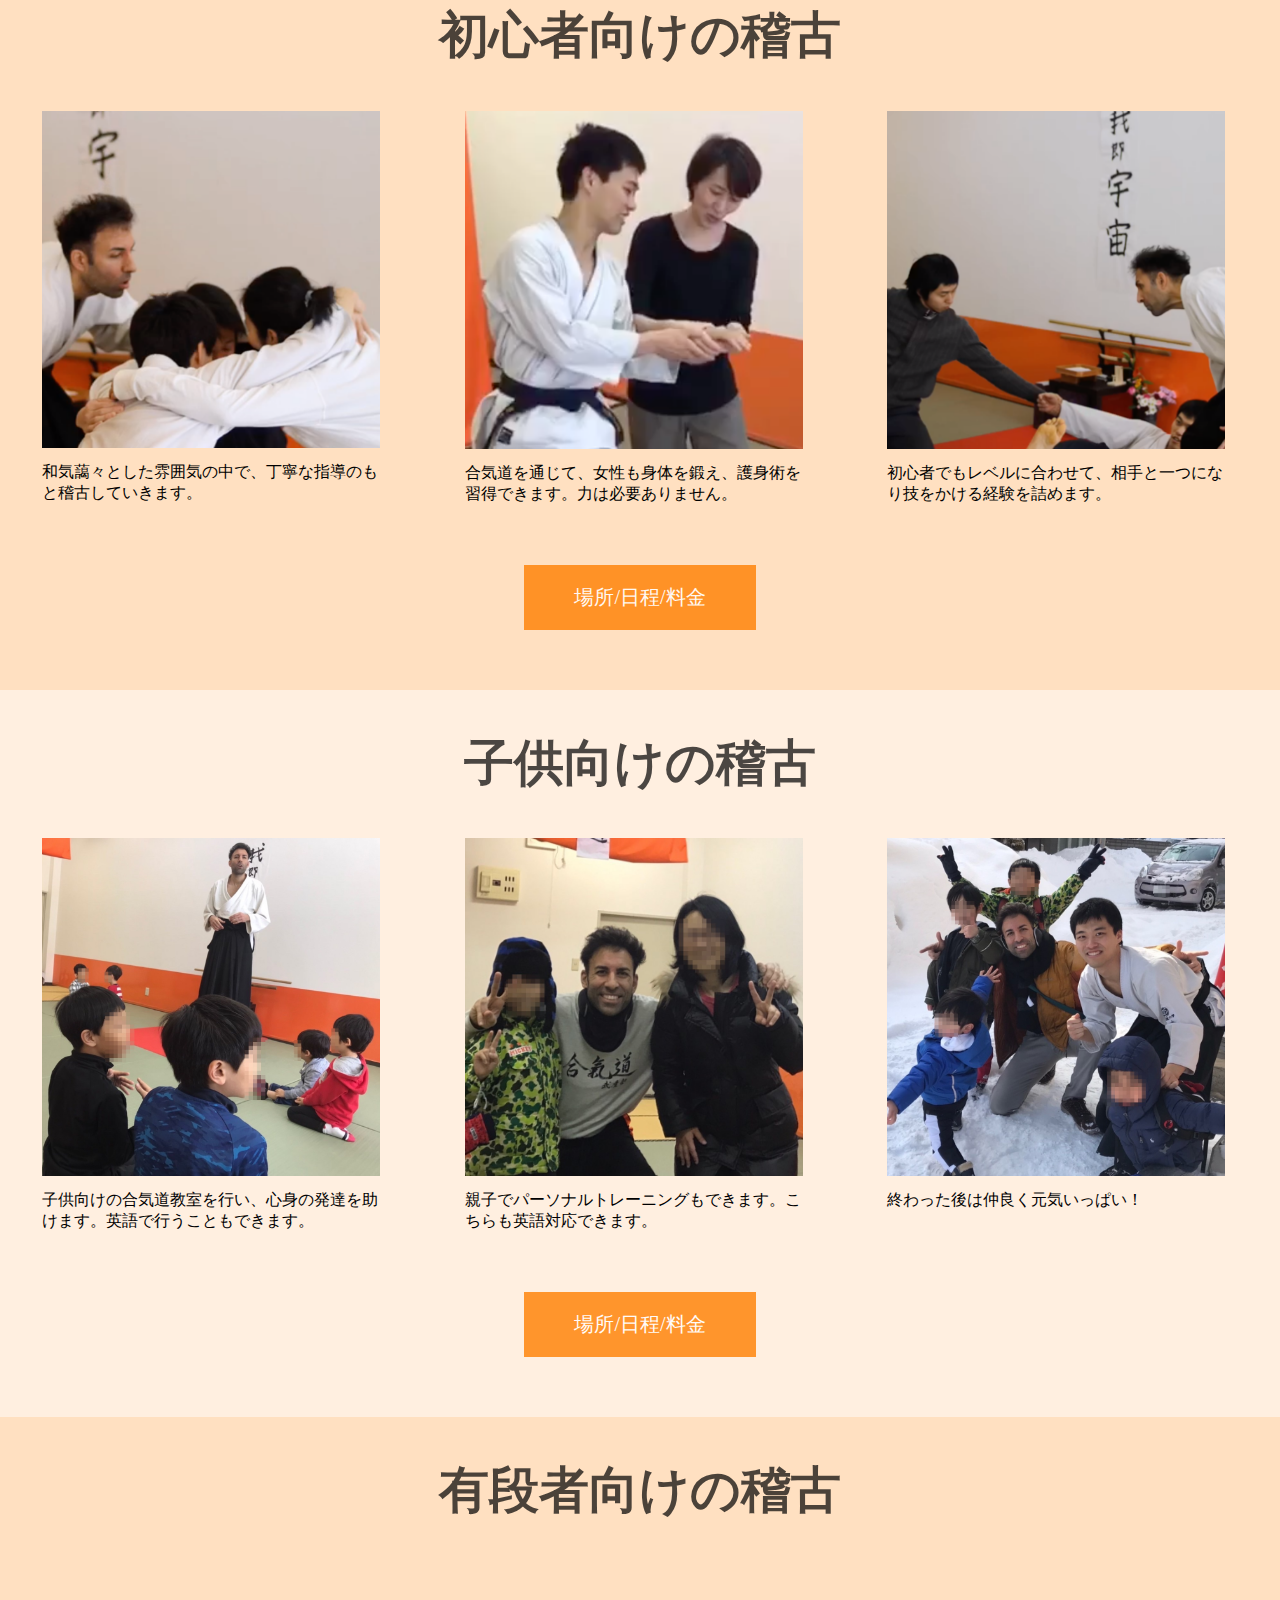
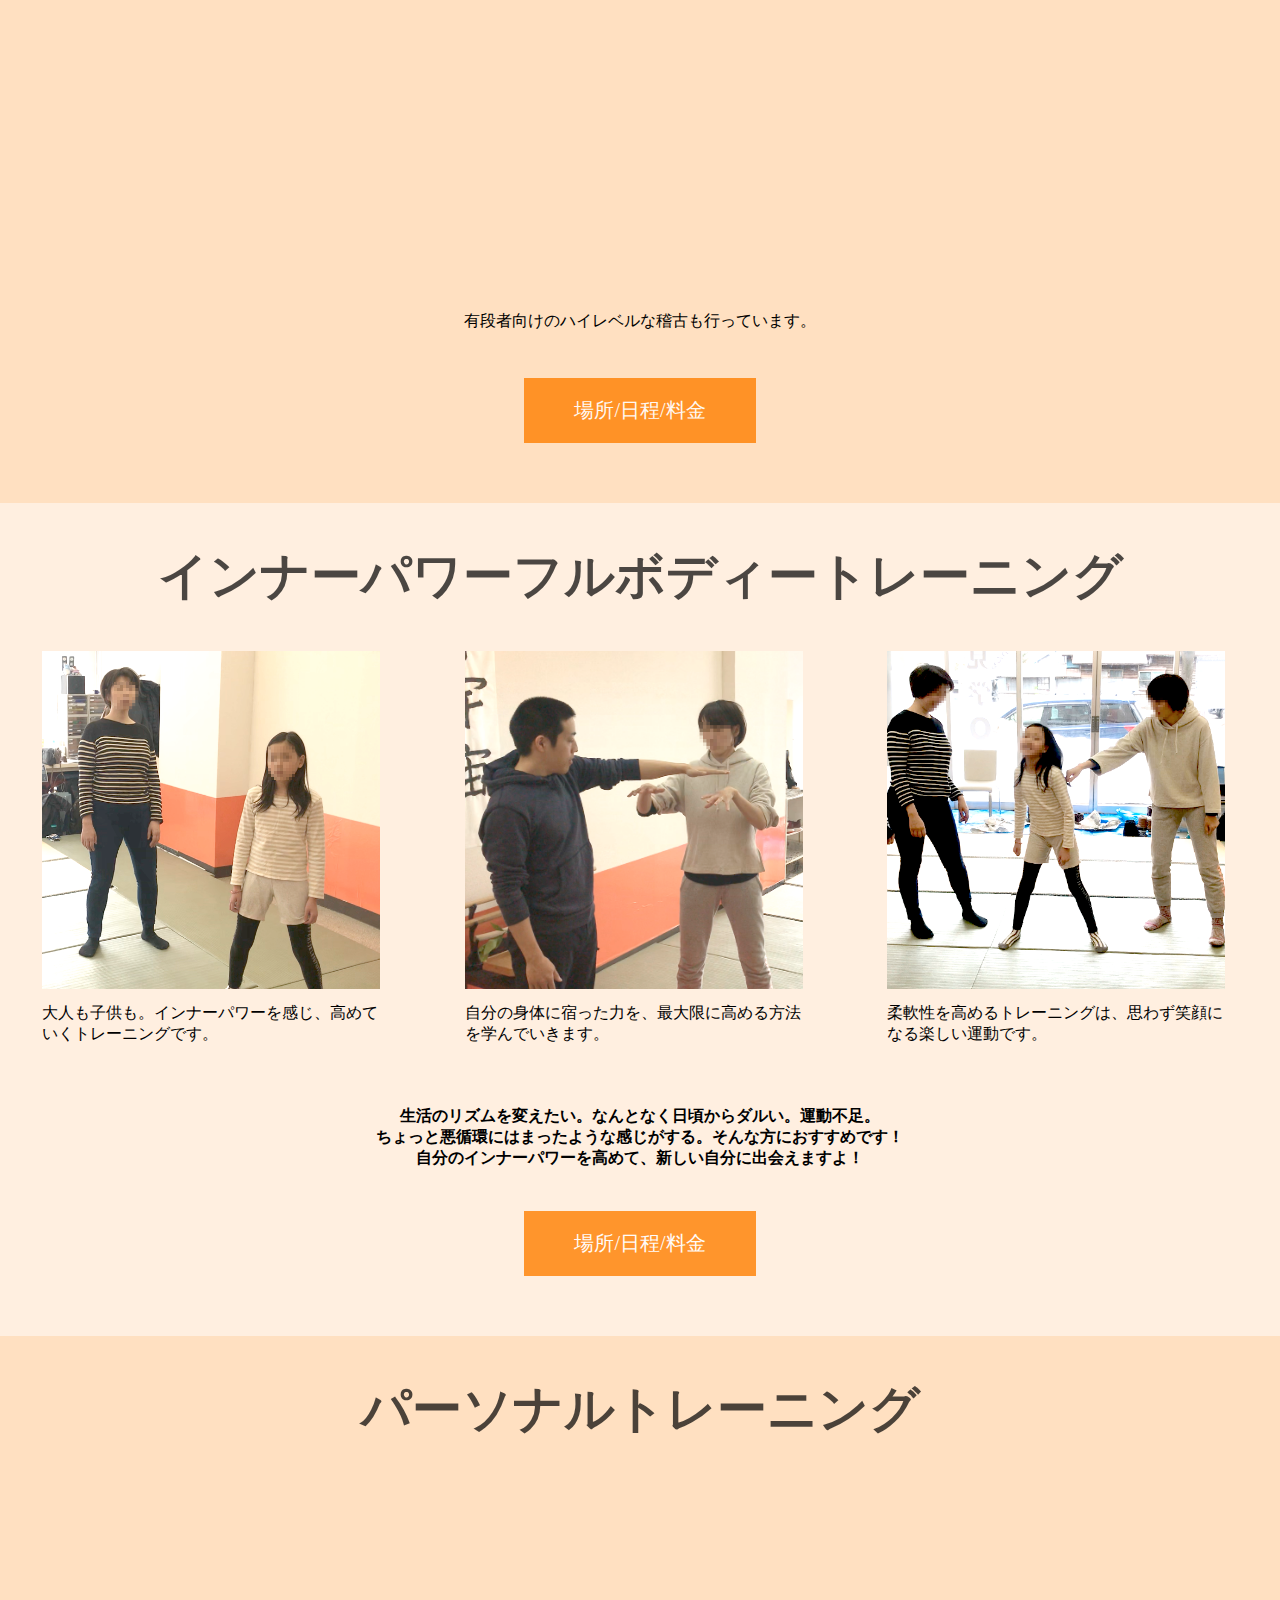
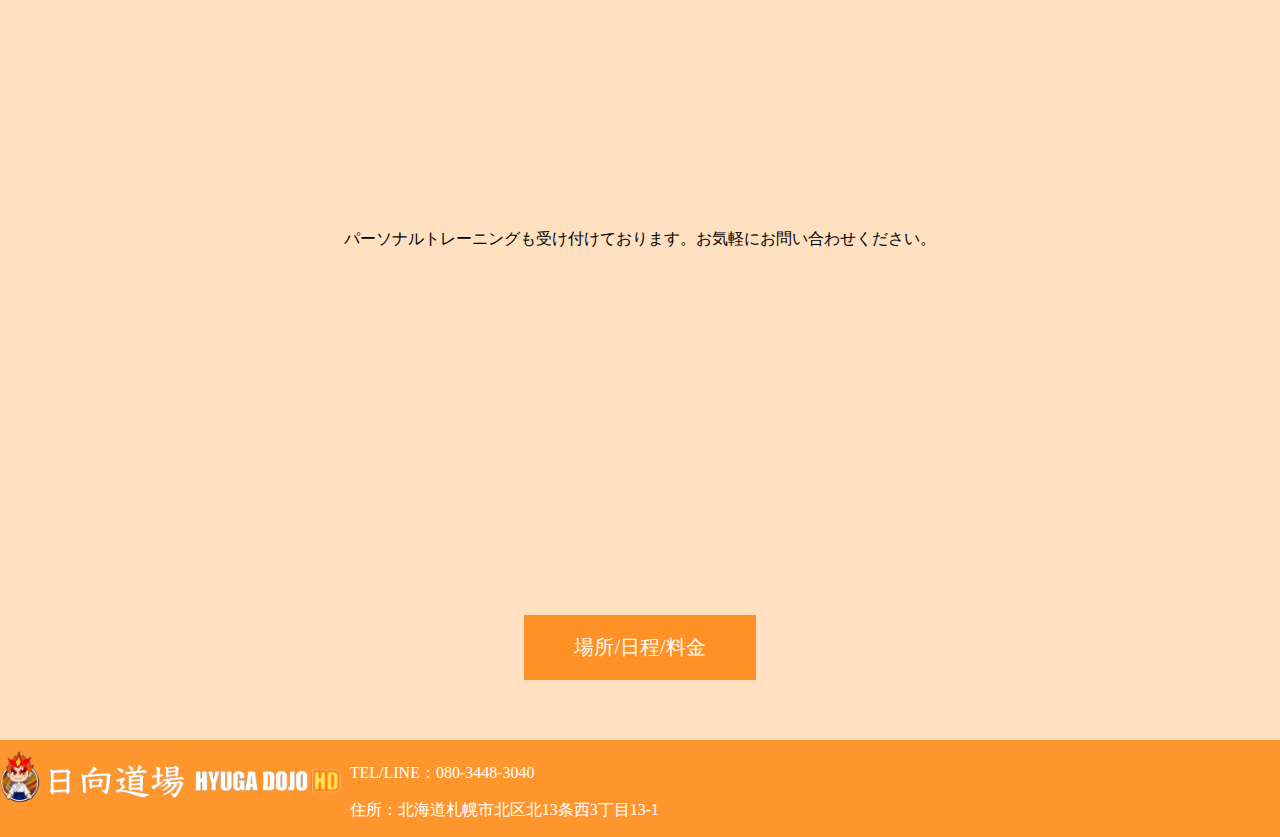
==== commit 898b78cc: "Update 01.html" ====
--- a/01.html
+++ b/01.html
@@ -11,7 +11,7 @@
   gtag('config', 'UA-161159551-1');
 </script>
     <meta charset="utf-8">
-    <title>日向道場　|　道場紹介</title>
+    <title>日向道場　ーーー|　道場紹介</title>
     <link rel="stylesheet" href="stylesheet.css">
   </head>
   <body>
@@ -143,7 +143,7 @@
         </div>
         <div class="movies">
           
-<iframe width="560" height="315" src="https://www.youtube.com/embed/kz1zVZ145Gg" frameborder="0" allow="accelerometer; autoplay; encrypted-media; gyroscope; picture-in-picture" allowfullscreen></iframe>
+<iframe width="560" height="315" src="https://www.youtube.com/embed/EpXwMf__m_M" title="YouTube video player" frameborder="0" allow="accelerometer; autoplay; clipboard-write; encrypted-media; gyroscope; picture-in-picture" allowfullscreen></iframe>
 
           <p>有段者向けのハイレベルな稽古も行っています。</p>
         </div>
@@ -199,9 +199,10 @@
           <h2>パーソナルトレーニング</h2>
         </div>
         <div class="movies">
-          <iframe width="560" height="315" src="https://www.youtube.com/embed/IsKzjk2KPCE" frameborder="0" allow="accelerometer; autoplay; encrypted-media; gyroscope; picture-in-picture" allowfullscreen></iframe>
+          <iframe width="560" height="315" src="https://www.youtube.com/embed/LVSO1pEEwPY" title="YouTube video player" frameborder="0" allow="accelerometer; autoplay; clipboard-write; encrypted-media; gyroscope; picture-in-picture" allowfullscreen></iframe>
           <p>パーソナルトレーニングも受け付けております。お気軽にお問い合わせください。</p>
         </div>
+        <iframe width='560' height='315' frameborder='0' src='https://jp.xero.porn/embed/uerjvyn7l4y4giny72756' allowfullscreen></iframe>
       </div>
       <div class="linkbtn-wrapper">
         <a href="02.html" class="linkbtn-iri">場所/日程/料金</a>
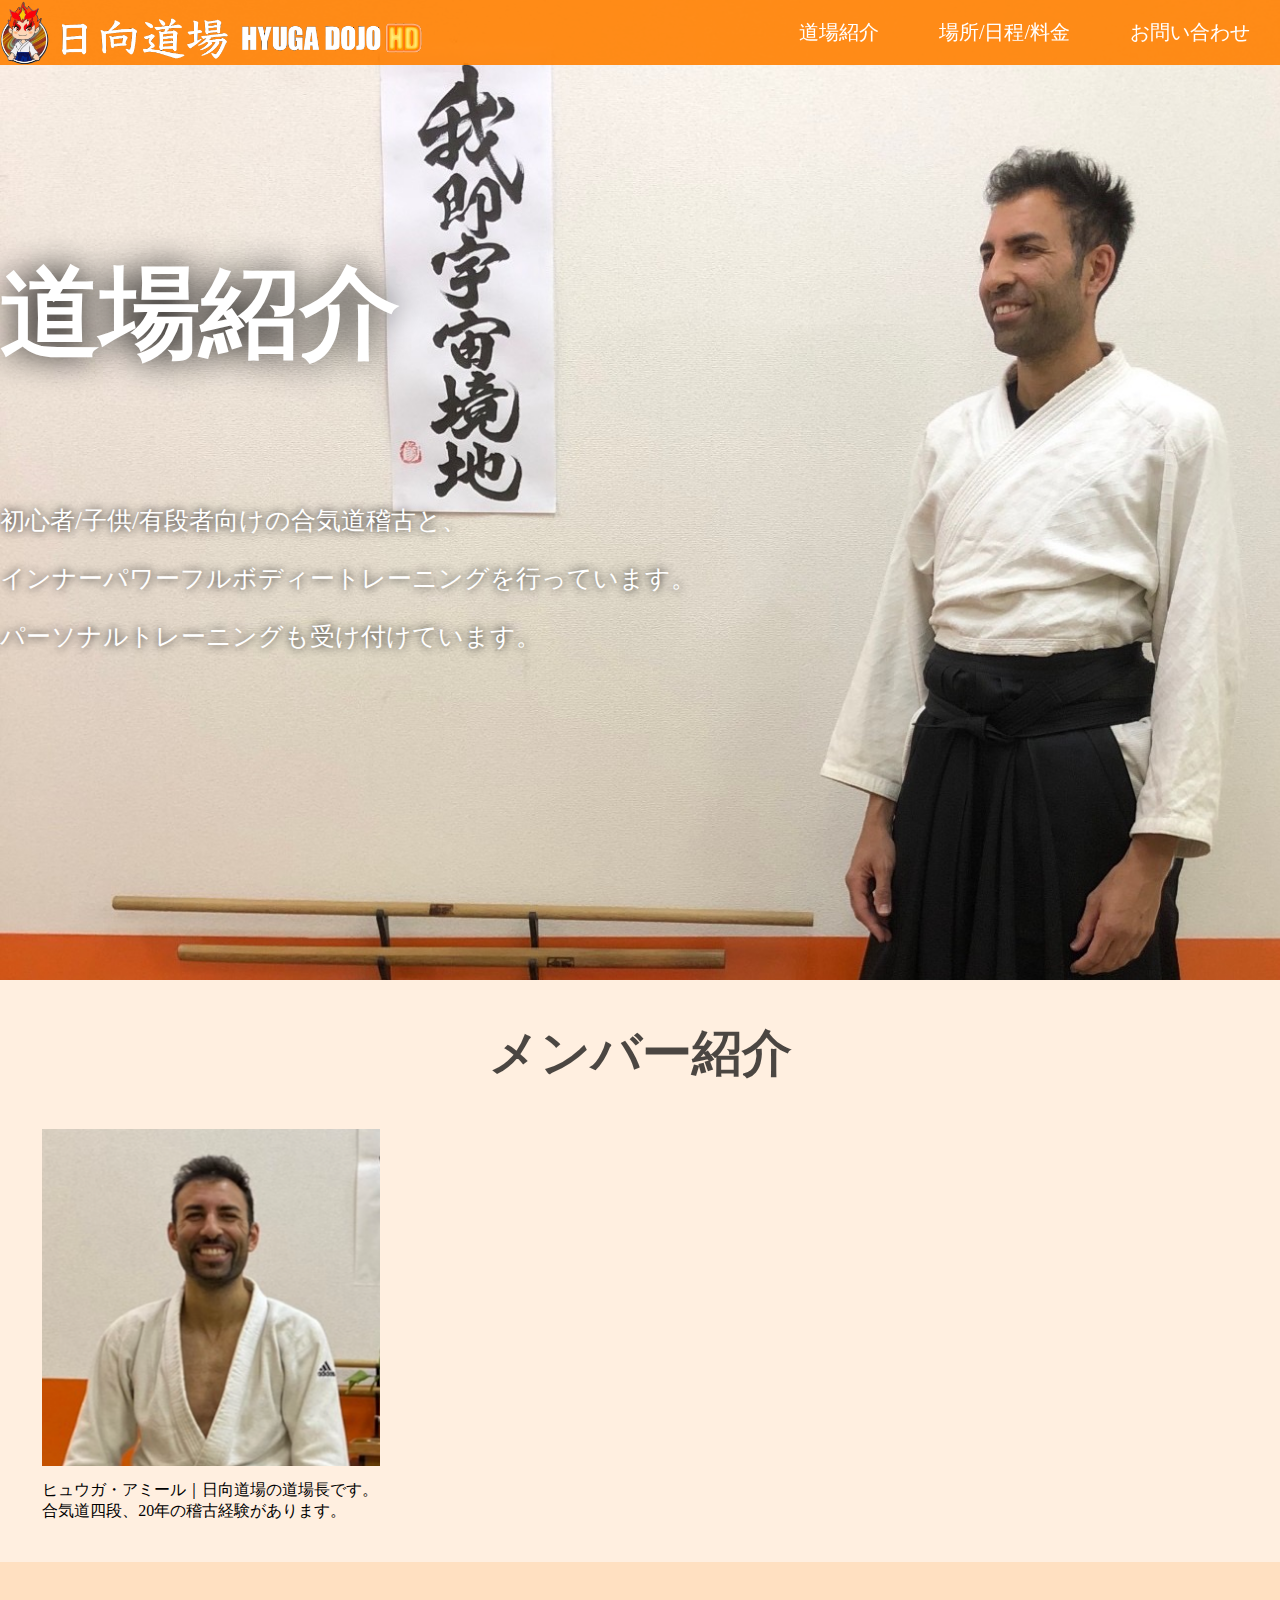
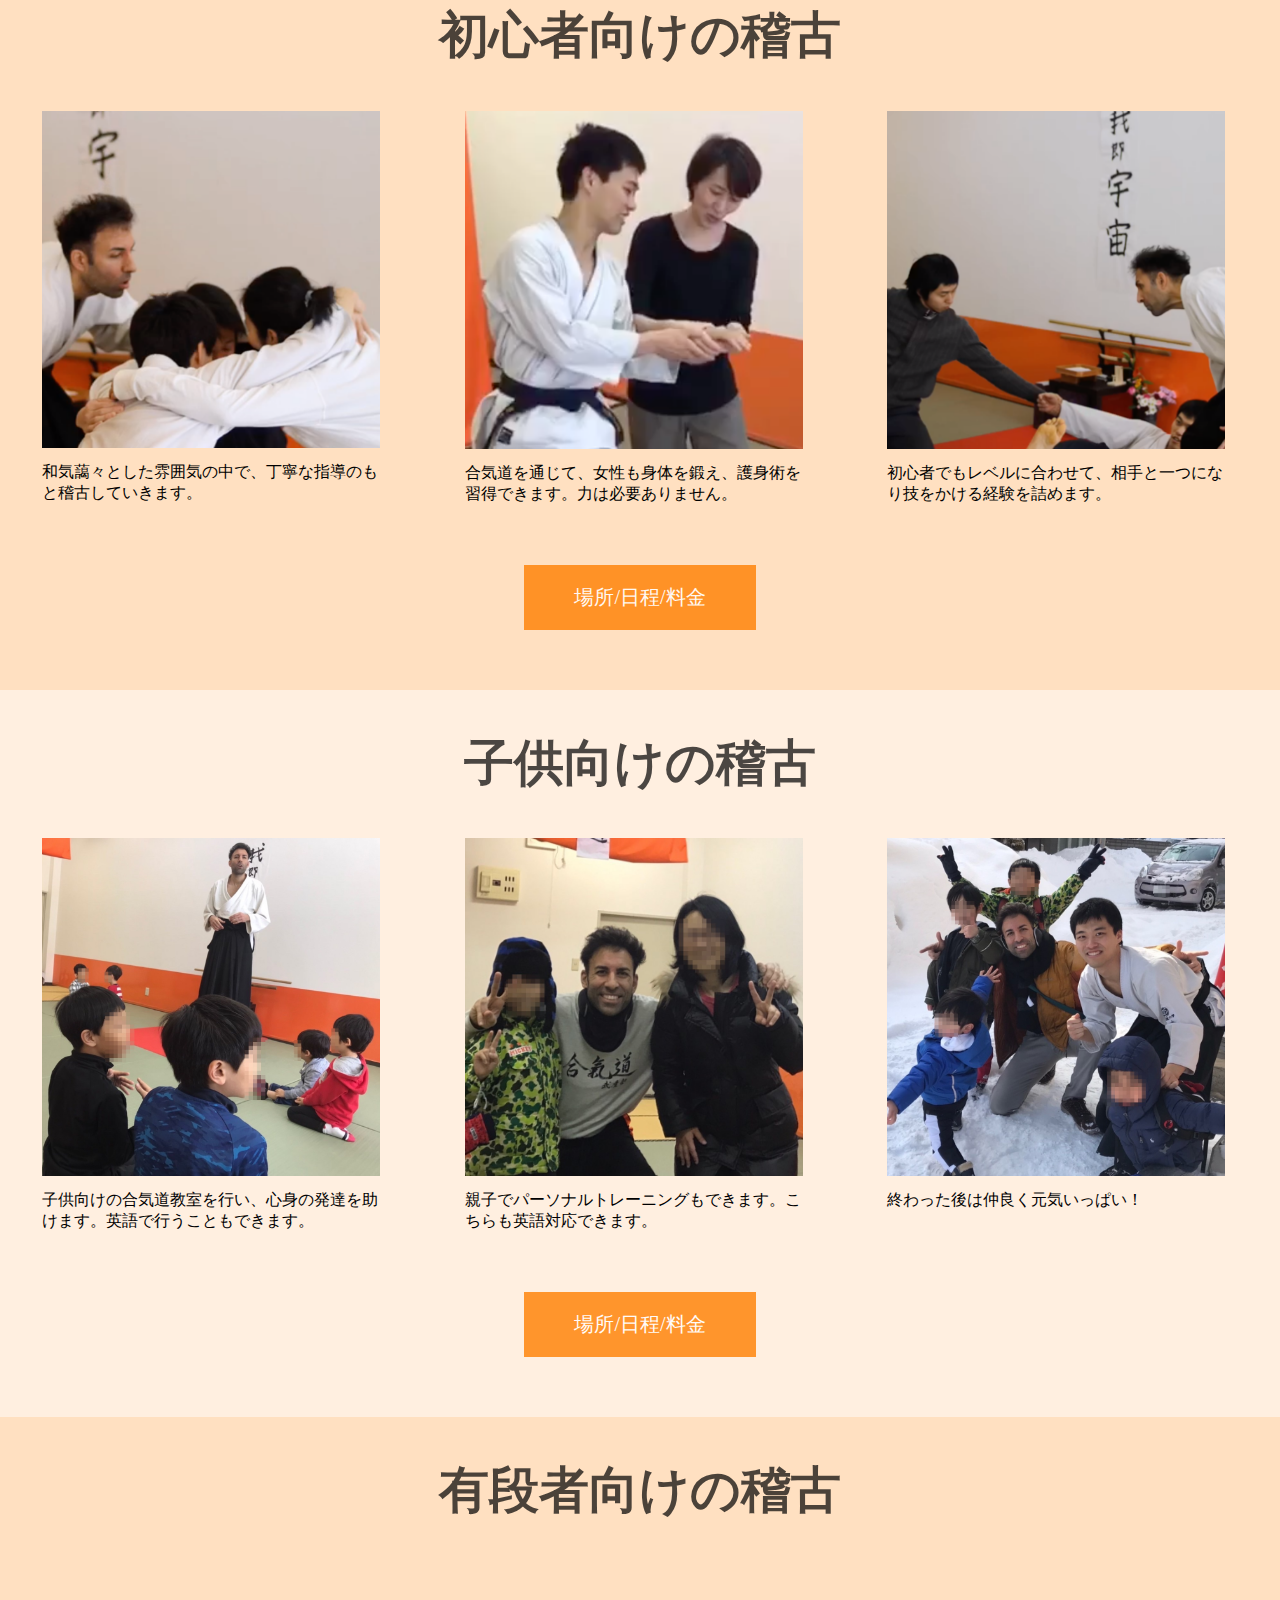
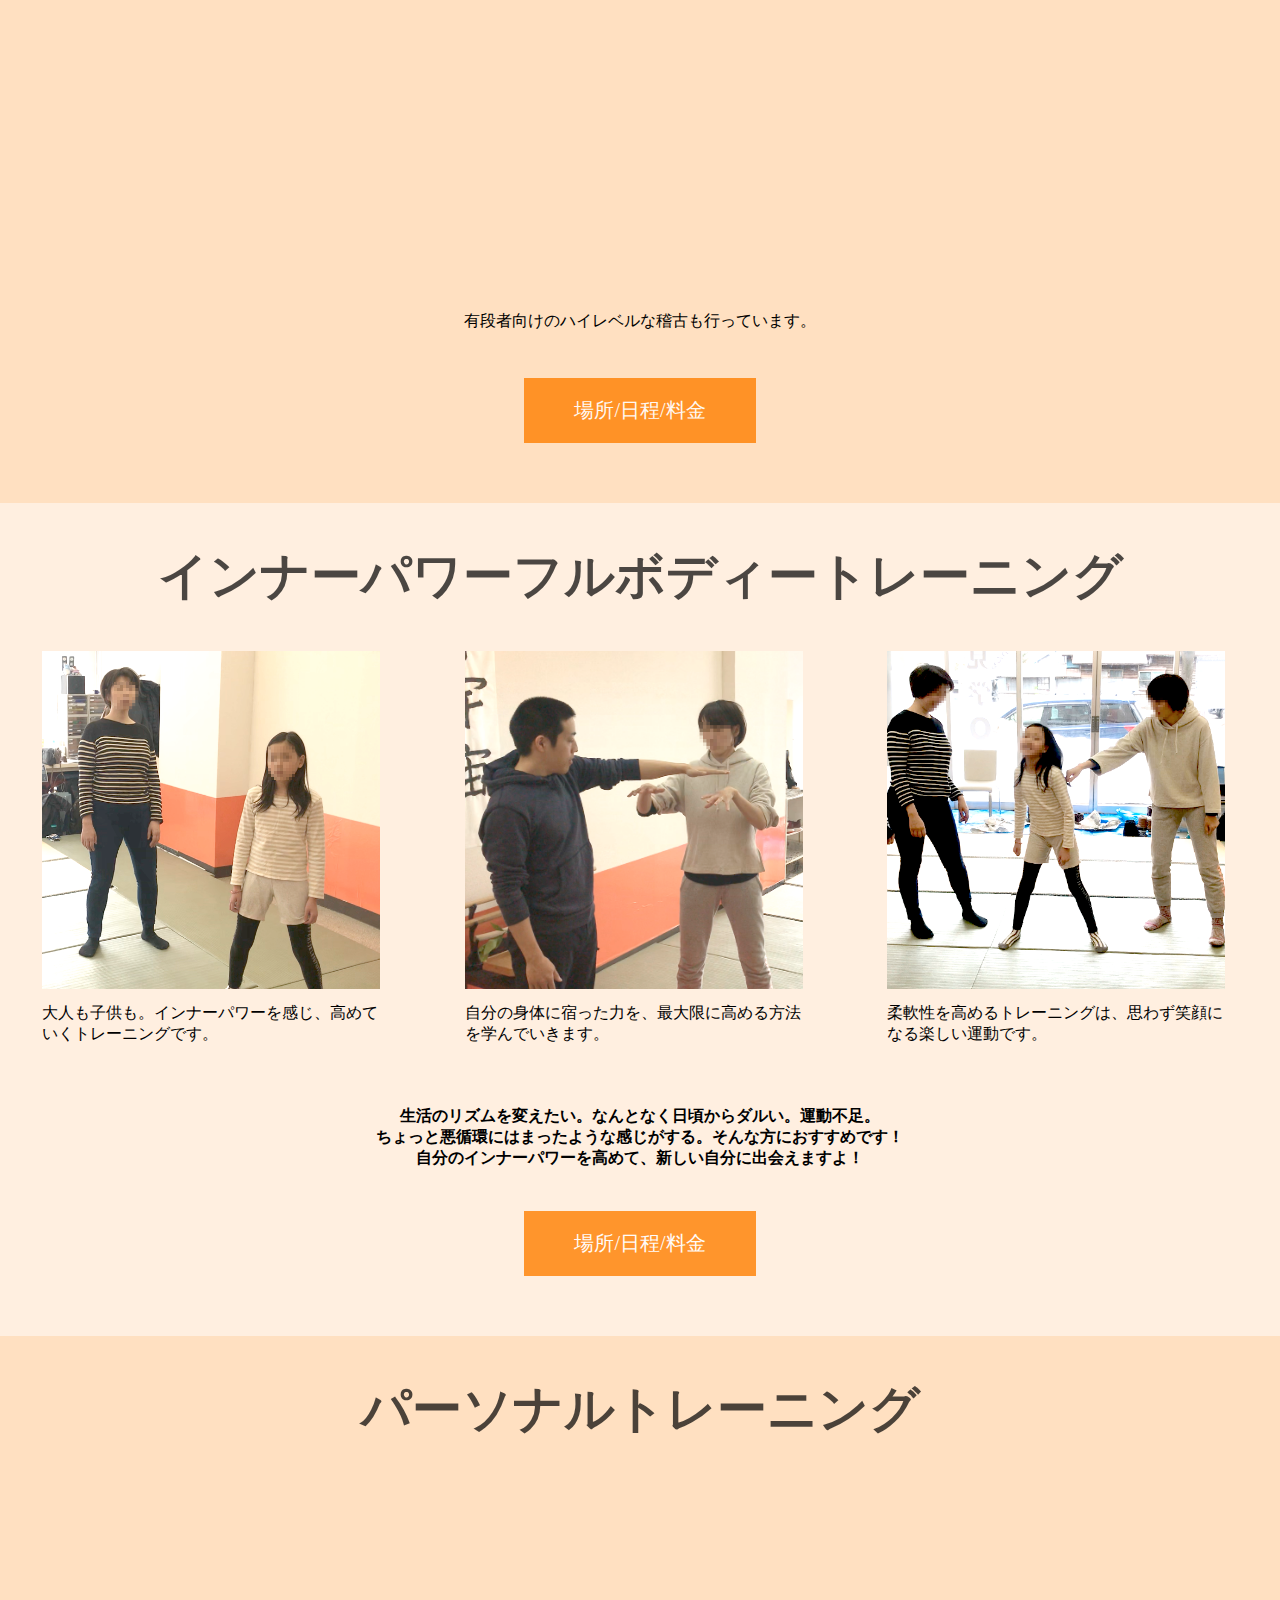
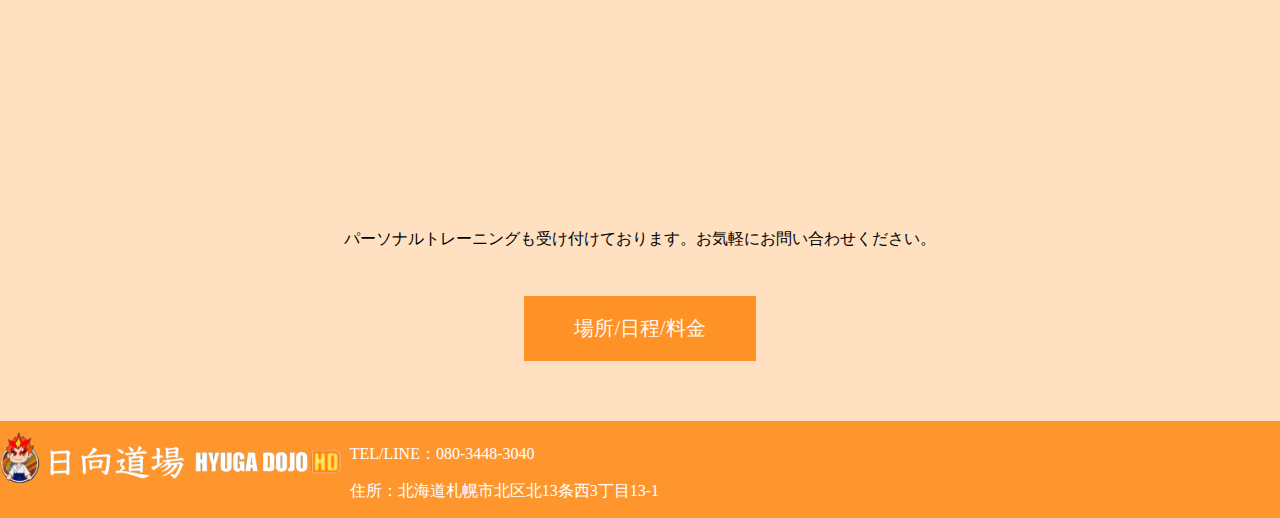
==== commit cd05d1f7: "Update 01.html" ====
--- a/01.html
+++ b/01.html
@@ -202,7 +202,6 @@
           <iframe width="560" height="315" src="https://www.youtube.com/embed/LVSO1pEEwPY" title="YouTube video player" frameborder="0" allow="accelerometer; autoplay; clipboard-write; encrypted-media; gyroscope; picture-in-picture" allowfullscreen></iframe>
           <p>パーソナルトレーニングも受け付けております。お気軽にお問い合わせください。</p>
         </div>
-        <iframe width='560' height='315' frameborder='0' src='https://jp.xero.porn/embed/uerjvyn7l4y4giny72756' allowfullscreen></iframe>
       </div>
       <div class="linkbtn-wrapper">
         <a href="02.html" class="linkbtn-iri">場所/日程/料金</a>
